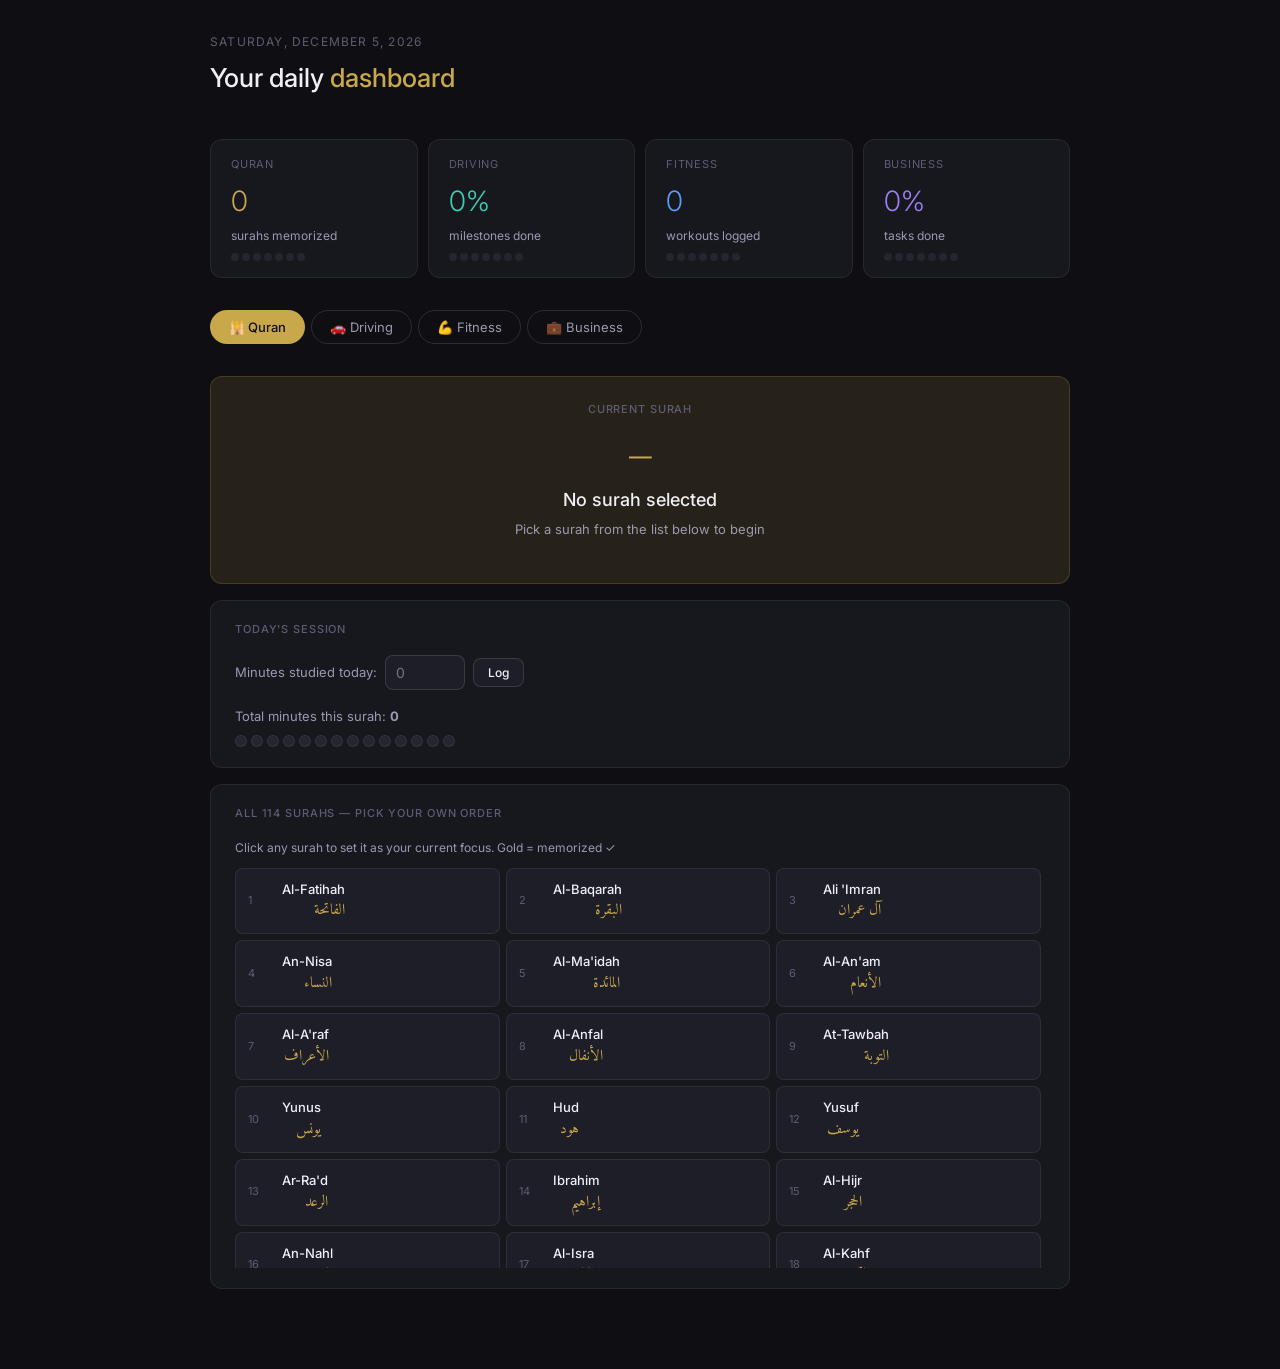
==== index.html @ 679e81e6 "Rename dashboard.html to index.html" ====
<!DOCTYPE html>
<html lang="en">
<head>
<meta charset="UTF-8">
<meta name="viewport" content="width=device-width, initial-scale=1.0">
<title>My Daily Dashboard</title>
<style>
  @import url('https://fonts.googleapis.com/css2?family=Inter:wght@300;400;500;600&family=Amiri:wght@400;700&display=swap');

  *, *::before, *::after { box-sizing: border-box; margin: 0; padding: 0; }

  :root {
    --bg: #0f0f13;
    --surface: #17171e;
    --surface2: #1e1e28;
    --surface3: #25252f;
    --border: rgba(255,255,255,0.07);
    --border2: rgba(255,255,255,0.12);
    --text: #f0eff5;
    --text2: #9b99b0;
    --text3: #5e5c72;
    --gold: #c9a84c;
    --gold-dim: rgba(201,168,76,0.12);
    --gold-glow: rgba(201,168,76,0.25);
    --teal: #3ecfb2;
    --teal-dim: rgba(62,207,178,0.1);
    --blue: #5b9cf6;
    --blue-dim: rgba(91,156,246,0.1);
    --coral: #f07060;
    --coral-dim: rgba(240,112,96,0.1);
    --green: #5bcf8a;
    --green-dim: rgba(91,207,138,0.1);
    --purple: #9b7ff4;
    --purple-dim: rgba(155,127,244,0.1);
    --radius: 12px;
    --radius-sm: 8px;
  }

  html { scroll-behavior: smooth; }

  body {
    background: var(--bg);
    color: var(--text);
    font-family: 'Inter', sans-serif;
    min-height: 100vh;
    line-height: 1.6;
  }

  /* LAYOUT */
  .shell { max-width: 900px; margin: 0 auto; padding: 2rem 1.25rem 4rem; }

  /* HEADER */
  .header { margin-bottom: 2.5rem; }
  .date-line { font-size: 12px; letter-spacing: 0.1em; color: var(--text3); text-transform: uppercase; margin-bottom: 6px; }
  .header h1 { font-size: 26px; font-weight: 500; color: var(--text); }
  .header h1 span { color: var(--gold); }

  /* TABS */
  .tabs { display: flex; gap: 6px; margin-bottom: 2rem; flex-wrap: wrap; }
  .tab-btn {
    padding: 8px 18px; border-radius: 99px;
    border: 1px solid var(--border2); background: transparent;
    color: var(--text2); font-family: 'Inter', sans-serif; font-size: 13px;
    cursor: pointer; transition: all 0.2s;
  }
  .tab-btn:hover { color: var(--text); border-color: var(--border2); background: var(--surface2); }
  .tab-btn.active { color: var(--bg); font-weight: 500; border-color: transparent; }
  .tab-btn[data-tab="quran"].active { background: var(--gold); }
  .tab-btn[data-tab="driving"].active { background: var(--teal); }
  .tab-btn[data-tab="fitness"].active { background: var(--blue); }
  .tab-btn[data-tab="business"].active { background: var(--purple); }

  /* PANELS */
  .panel { display: none; }
  .panel.active { display: block; }

  /* CARDS */
  .card {
    background: var(--surface);
    border: 1px solid var(--border);
    border-radius: var(--radius);
    padding: 1.25rem 1.5rem;
    margin-bottom: 1rem;
  }
  .card-title {
    font-size: 11px; letter-spacing: 0.08em;
    text-transform: uppercase; color: var(--text3);
    margin-bottom: 1rem; font-weight: 500;
  }

  /* PROGRESS RING */
  .ring-wrap { display: flex; align-items: center; gap: 1.5rem; margin-bottom: 1.5rem; }
  .ring-svg { flex-shrink: 0; }
  .ring-info h2 { font-size: 22px; font-weight: 500; margin-bottom: 4px; }
  .ring-info p { font-size: 14px; color: var(--text2); line-height: 1.5; }

  /* QURAN PANEL */
  .quran-current {
    background: var(--gold-dim);
    border: 1px solid rgba(201,168,76,0.2);
    border-radius: var(--radius);
    padding: 1.5rem;
    margin-bottom: 1rem;
    text-align: center;
  }
  .surah-arabic { font-family: 'Amiri', serif; font-size: 32px; color: var(--gold); direction: rtl; line-height: 1.4; margin-bottom: 6px; }
  .surah-name-en { font-size: 18px; font-weight: 500; margin-bottom: 4px; }
  .surah-meta { font-size: 13px; color: var(--text2); }
  .surah-actions { display: flex; gap: 8px; justify-content: center; margin-top: 1.25rem; flex-wrap: wrap; }

  /* BUTTONS */
  .btn {
    padding: 9px 20px; border-radius: var(--radius-sm);
    border: 1px solid var(--border2); background: var(--surface2);
    color: var(--text); font-family: 'Inter', sans-serif; font-size: 13px;
    cursor: pointer; transition: all 0.15s; font-weight: 500;
  }
  .btn:hover { background: var(--surface3); border-color: var(--border2); }
  .btn-gold { background: var(--gold); border-color: var(--gold); color: #0f0f13; }
  .btn-gold:hover { opacity: 0.88; background: var(--gold); }
  .btn-sm { padding: 6px 14px; font-size: 12px; }
  .btn-danger { border-color: var(--coral); color: var(--coral); background: var(--coral-dim); }

  /* SURAH LIST */
  .surah-grid { display: grid; grid-template-columns: repeat(auto-fill, minmax(200px, 1fr)); gap: 6px; max-height: 400px; overflow-y: auto; padding-right: 4px; }
  .surah-item {
    padding: 10px 12px; border-radius: var(--radius-sm);
    border: 1px solid var(--border); background: var(--surface2);
    cursor: pointer; transition: all 0.15s; display: flex; align-items: center; gap: 10px;
  }
  .surah-item:hover { border-color: var(--gold); background: var(--gold-dim); }
  .surah-item.memorized { border-color: rgba(201,168,76,0.3); background: var(--gold-dim); opacity: 0.6; }
  .surah-item.active-surah { border-color: var(--gold); background: var(--gold-dim); }
  .surah-num { font-size: 11px; color: var(--text3); min-width: 24px; }
  .surah-text .en { font-size: 13px; font-weight: 500; color: var(--text); }
  .surah-text .ar { font-family: 'Amiri', serif; font-size: 15px; color: var(--gold); direction: rtl; }
  .surah-check { margin-left: auto; color: var(--gold); font-size: 16px; }
  .surah-item.memorized .surah-text .en { text-decoration: line-through; color: var(--text3); }

  /* SESSION LOG */
  .session-log { display: flex; gap: 8px; align-items: center; margin-bottom: 1rem; flex-wrap: wrap; }
  .session-log input[type=number] {
    width: 80px; padding: 8px 10px; border-radius: var(--radius-sm);
    border: 1px solid var(--border2); background: var(--surface2);
    color: var(--text); font-family: 'Inter', sans-serif; font-size: 14px;
  }
  .session-log label { font-size: 13px; color: var(--text2); }

  /* STREAKS */
  .streak-dots { display: flex; gap: 4px; flex-wrap: wrap; margin-top: 8px; }
  .dot { width: 12px; height: 12px; border-radius: 50%; background: var(--surface3); border: 1px solid var(--border); }
  .dot.done-q { background: var(--gold); border-color: var(--gold); }
  .dot.done-d { background: var(--teal); border-color: var(--teal); }
  .dot.done-f { background: var(--blue); border-color: var(--blue); }
  .dot.done-b { background: var(--purple); border-color: var(--purple); }

  /* DRIVING MILESTONES */
  .milestone-list { display: flex; flex-direction: column; gap: 8px; }
  .milestone {
    display: flex; align-items: flex-start; gap: 12px;
    padding: 12px 14px; border-radius: var(--radius-sm);
    border: 1px solid var(--border); background: var(--surface2);
    cursor: pointer; transition: all 0.15s;
  }
  .milestone.done-m { opacity: 0.55; }
  .milestone.done-m .m-title { text-decoration: line-through; color: var(--text3); }
  .m-check {
    width: 20px; height: 20px; border-radius: 50%;
    border: 1.5px solid var(--border2); flex-shrink: 0;
    display: flex; align-items: center; justify-content: center;
    transition: all 0.15s; margin-top: 1px;
  }
  .milestone.done-m .m-check { background: var(--teal); border-color: var(--teal); }
  .milestone.done-m .m-check::after { content: '✓'; font-size: 11px; color: #0f0f13; font-weight: 700; }
  .m-body .m-title { font-size: 14px; font-weight: 500; margin-bottom: 2px; }
  .m-body .m-note { font-size: 12px; color: var(--text2); line-height: 1.4; }
  .m-badge {
    margin-left: auto; font-size: 11px; padding: 3px 10px;
    border-radius: 99px; flex-shrink: 0; font-weight: 500;
    align-self: flex-start;
  }
  .badge-now { background: rgba(240,112,96,0.15); color: var(--coral); border: 1px solid rgba(240,112,96,0.25); }
  .badge-sep { background: rgba(62,207,178,0.12); color: var(--teal); border: 1px solid rgba(62,207,178,0.2); }
  .badge-later { background: var(--surface3); color: var(--text2); border: 1px solid var(--border); }

  /* FITNESS */
  .workout-check-grid { display: grid; grid-template-columns: 1fr 1fr; gap: 10px; margin-bottom: 1rem; }
  .workout-check-btn {
    padding: 18px; border-radius: var(--radius);
    border: 1px solid var(--border); background: var(--surface2);
    color: var(--text); font-family: 'Inter', sans-serif;
    cursor: pointer; transition: all 0.2s; text-align: center;
  }
  .workout-check-btn:hover { border-color: var(--blue); }
  .workout-check-btn.checked { border-color: var(--blue); background: var(--blue-dim); }
  .workout-check-btn .wc-icon { font-size: 24px; margin-bottom: 6px; }
  .workout-check-btn .wc-label { font-size: 13px; color: var(--text2); }
  .workout-check-btn.checked .wc-label { color: var(--blue); }

  .rep-tracker { display: grid; grid-template-columns: 1fr 1fr; gap: 10px; margin-bottom: 1rem; }
  .rep-card {
    padding: 16px; border-radius: var(--radius);
    border: 1px solid var(--border); background: var(--surface2);
  }
  .rep-card .rc-label { font-size: 12px; color: var(--text3); margin-bottom: 8px; text-transform: uppercase; letter-spacing: 0.06em; }
  .rep-card .rc-num { font-size: 36px; font-weight: 300; color: var(--text); margin-bottom: 8px; }
  .rep-card .rc-best { font-size: 12px; color: var(--text3); }
  .rep-controls { display: flex; gap: 6px; }
  .rep-btn {
    flex: 1; padding: 7px; border-radius: var(--radius-sm);
    border: 1px solid var(--border2); background: var(--surface3);
    color: var(--text); font-family: 'Inter', sans-serif; font-size: 16px;
    cursor: pointer; transition: all 0.15s;
  }
  .rep-btn:hover { background: var(--surface2); border-color: var(--blue); color: var(--blue); }

  /* BUSINESS */
  .week-tasks { display: flex; flex-direction: column; gap: 6px; }
  .week-task {
    display: flex; align-items: flex-start; gap: 10px;
    padding: 11px 13px; border-radius: var(--radius-sm);
    border: 1px solid var(--border); background: var(--surface2);
    cursor: pointer; transition: all 0.15s;
  }
  .week-task:hover { border-color: var(--purple); }
  .week-task.task-done { opacity: 0.5; }
  .week-task.task-done .wt-text { text-decoration: line-through; }
  .wt-box {
    width: 18px; height: 18px; border-radius: 4px;
    border: 1.5px solid var(--border2); flex-shrink: 0; margin-top: 1px;
    display: flex; align-items: center; justify-content: center; transition: all 0.15s;
  }
  .week-task.task-done .wt-box { background: var(--purple); border-color: var(--purple); }
  .week-task.task-done .wt-box::after { content: '✓'; font-size: 10px; color: #fff; font-weight: 700; }
  .wt-body .wt-text { font-size: 14px; color: var(--text); }
  .wt-body .wt-sub { font-size: 12px; color: var(--text2); margin-top: 2px; }

  /* ADD TASK */
  .add-task-row { display: flex; gap: 8px; margin-top: 10px; }
  .add-task-row input[type=text] {
    flex: 1; padding: 9px 12px; border-radius: var(--radius-sm);
    border: 1px solid var(--border2); background: var(--surface2);
    color: var(--text); font-family: 'Inter', sans-serif; font-size: 14px;
  }
  .add-task-row input::placeholder { color: var(--text3); }

  /* PROGRESS BAR */
  .prog-bar-wrap { margin-bottom: 1.25rem; }
  .prog-meta { display: flex; justify-content: space-between; font-size: 12px; color: var(--text3); margin-bottom: 6px; }
  .prog-bar { height: 4px; background: var(--surface3); border-radius: 99px; overflow: hidden; }
  .prog-fill { height: 100%; border-radius: 99px; transition: width 0.4s ease; }

  /* OVERVIEW GRID */
  .overview-grid { display: grid; grid-template-columns: repeat(auto-fit, minmax(180px, 1fr)); gap: 10px; margin-bottom: 2rem; }
  .ov-card {
    padding: 1rem 1.25rem; border-radius: var(--radius);
    border: 1px solid var(--border); background: var(--surface);
    cursor: pointer; transition: all 0.2s;
  }
  .ov-card:hover { transform: translateY(-2px); border-color: var(--border2); }
  .ov-label { font-size: 11px; color: var(--text3); text-transform: uppercase; letter-spacing: 0.07em; margin-bottom: 6px; }
  .ov-stat { font-size: 28px; font-weight: 300; margin-bottom: 2px; }
  .ov-sub { font-size: 12px; color: var(--text2); }
  .ov-streak { display: flex; gap: 3px; margin-top: 8px; }
  .ov-dot { width: 8px; height: 8px; border-radius: 50%; background: var(--surface3); }

  /* SCROLLBAR */
  ::-webkit-scrollbar { width: 4px; }
  ::-webkit-scrollbar-track { background: transparent; }
  ::-webkit-scrollbar-thumb { background: var(--surface3); border-radius: 99px; }

  /* MODAL */
  .modal-overlay {
    display: none; position: fixed; inset: 0;
    background: rgba(0,0,0,0.7); z-index: 100;
    align-items: center; justify-content: center;
  }
  .modal-overlay.open { display: flex; }
  .modal {
    background: var(--surface); border: 1px solid var(--border2);
    border-radius: var(--radius); padding: 1.5rem; max-width: 480px; width: 90%;
  }
  .modal h3 { font-size: 17px; font-weight: 500; margin-bottom: 8px; }
  .modal p { font-size: 14px; color: var(--text2); margin-bottom: 1.25rem; line-height: 1.6; }
  .modal-actions { display: flex; gap: 8px; justify-content: flex-end; }

  /* RESPONSIVE */
  @media (max-width: 520px) {
    .workout-check-grid, .rep-tracker { grid-template-columns: 1fr; }
    .ring-wrap { flex-direction: column; text-align: center; }
    .surah-grid { grid-template-columns: 1fr; }
  }
</style>
</head>
<body>

<div class="shell">
  <!-- HEADER -->
  <div class="header">
    <div class="date-line" id="dateLine"></div>
    <h1>Your daily <span>dashboard</span></h1>
  </div>

  <!-- OVERVIEW CARDS -->
  <div class="overview-grid">
    <div class="ov-card" onclick="switchTab('quran')">
      <div class="ov-label">Quran</div>
      <div class="ov-stat" id="ov-quran" style="color:var(--gold)">0</div>
      <div class="ov-sub">surahs memorized</div>
      <div class="ov-streak" id="ov-quran-streak"></div>
    </div>
    <div class="ov-card" onclick="switchTab('driving')">
      <div class="ov-label">Driving</div>
      <div class="ov-stat" id="ov-driving" style="color:var(--teal)">0%</div>
      <div class="ov-sub">milestones done</div>
      <div class="ov-streak" id="ov-driving-streak"></div>
    </div>
    <div class="ov-card" onclick="switchTab('fitness')">
      <div class="ov-label">Fitness</div>
      <div class="ov-stat" id="ov-fitness" style="color:var(--blue)">0</div>
      <div class="ov-sub">workouts logged</div>
      <div class="ov-streak" id="ov-fitness-streak"></div>
    </div>
    <div class="ov-card" onclick="switchTab('business')">
      <div class="ov-label">Business</div>
      <div class="ov-stat" id="ov-business" style="color:var(--purple)">0%</div>
      <div class="ov-sub">tasks done</div>
      <div class="ov-streak" id="ov-business-streak"></div>
    </div>
  </div>

  <!-- TABS -->
  <div class="tabs">
    <button class="tab-btn active" data-tab="quran" onclick="switchTab('quran')">🕌 Quran</button>
    <button class="tab-btn" data-tab="driving" onclick="switchTab('driving')">🚗 Driving</button>
    <button class="tab-btn" data-tab="fitness" onclick="switchTab('fitness')">💪 Fitness</button>
    <button class="tab-btn" data-tab="business" onclick="switchTab('business')">💼 Business</button>
  </div>

  <!-- ========== QURAN PANEL ========== -->
  <div class="panel active" id="panel-quran">

    <div class="quran-current card" id="quran-current-card">
      <div class="card-title">Current surah</div>
      <div class="surah-arabic" id="q-arabic">—</div>
      <div class="surah-name-en" id="q-name-en">No surah selected</div>
      <div class="surah-meta" id="q-meta">Pick a surah from the list below to begin</div>
      <div class="surah-actions" id="q-actions"></div>
    </div>

    <div class="card">
      <div class="card-title">Today's session</div>
      <div class="session-log">
        <label>Minutes studied today:</label>
        <input type="number" id="q-minutes" min="0" max="240" placeholder="0">
        <button class="btn btn-sm" onclick="logQuranSession()">Log</button>
      </div>
      <div style="font-size:13px;color:var(--text2)">Total minutes this surah: <strong id="q-total-mins">0</strong></div>
      <div class="streak-dots" id="q-streak-dots"></div>
    </div>

    <div class="card">
      <div class="card-title">All 114 surahs — pick your own order</div>
      <div style="font-size:12px;color:var(--text2);margin-bottom:10px;">Click any surah to set it as your current focus. Gold = memorized ✓</div>
      <div class="surah-grid" id="surah-grid"></div>
    </div>
  </div>

  <!-- ========== DRIVING PANEL ========== -->
  <div class="panel" id="panel-driving">

    <div class="card">
      <div class="card-title">Target date</div>
      <div style="display:flex;align-items:center;gap:12px;flex-wrap:wrap;">
        <div style="font-size:14px;color:var(--text2)">Aiming to have license by:</div>
        <input type="date" id="driving-target-date" style="padding:8px 12px;border-radius:8px;border:1px solid var(--border2);background:var(--surface2);color:var(--text);font-family:'Inter',sans-serif;font-size:14px;">
        <div id="driving-days-left" style="font-size:14px;color:var(--teal);font-weight:500;"></div>
      </div>
    </div>

    <div class="card">
      <div style="display:flex;justify-content:space-between;align-items:center;margin-bottom:1rem;">
        <div class="card-title" style="margin-bottom:0">Milestones (Uzbekistan)</div>
        <div style="font-size:13px;color:var(--text2)" id="driving-pct-label">0 / 10 done</div>
      </div>
      <div class="prog-bar-wrap">
        <div class="prog-bar"><div class="prog-fill" id="driving-prog-fill" style="width:0%;background:var(--teal)"></div></div>
      </div>
      <div class="milestone-list" id="milestone-list"></div>
    </div>

    <div class="card">
      <div class="card-title">Daily study log</div>
      <div class="session-log">
        <label>Theory practice today (min):</label>
        <input type="number" id="d-minutes" min="0" max="120" placeholder="0">
        <button class="btn btn-sm" onclick="logDrivingSession()">Log</button>
      </div>
      <div style="font-size:13px;color:var(--text2)">Total theory study: <strong id="d-total-mins">0</strong> min</div>
      <div class="streak-dots" id="d-streak-dots"></div>
    </div>
  </div>

  <!-- ========== FITNESS PANEL ========== -->
  <div class="panel" id="panel-fitness">

    <div class="card">
      <div class="card-title">Today's workout</div>
      <div class="workout-check-grid">
        <button class="workout-check-btn" id="workout-btn-pushup" onclick="toggleWorkout('pushup')">
          <div class="wc-icon">🔥</div>
          <div style="font-size:15px;font-weight:500;margin-bottom:4px;">Push-ups</div>
          <div class="wc-label" id="wc-pushup-label">Not done today</div>
        </button>
        <button class="workout-check-btn" id="workout-btn-pullup" onclick="toggleWorkout('pullup')">
          <div class="wc-icon">⬆️</div>
          <div style="font-size:15px;font-weight:500;margin-bottom:4px;">Pull-ups</div>
          <div class="wc-label" id="wc-pullup-label">Not done today</div>
        </button>
      </div>
    </div>

    <div class="card">
      <div class="card-title">Rep tracker — log your set</div>
      <div class="rep-tracker">
        <div class="rep-card">
          <div class="rc-label">Push-ups (reps)</div>
          <div class="rc-num" id="pushup-reps">0</div>
          <div class="rc-best" id="pushup-best">Best: 0</div>
          <div class="rep-controls">
            <button class="rep-btn" onclick="changeReps('pushup',-1)">−</button>
            <button class="rep-btn" onclick="changeReps('pushup',1)">+</button>
            <button class="rep-btn" onclick="logReps('pushup')" style="font-size:12px;flex:2">Log set</button>
          </div>
        </div>
        <div class="rep-card">
          <div class="rc-label">Pull-ups (reps)</div>
          <div class="rc-num" id="pullup-reps">0</div>
          <div class="rc-best" id="pullup-best">Best: 0</div>
          <div class="rep-controls">
            <button class="rep-btn" onclick="changeReps('pullup',-1)">−</button>
            <button class="rep-btn" onclick="changeReps('pullup',1)">+</button>
            <button class="rep-btn" onclick="logReps('pullup')" style="font-size:12px;flex:2">Log set</button>
          </div>
        </div>
      </div>
    </div>

    <div class="card">
      <div class="card-title">Progress over time</div>
      <div id="fitness-history" style="font-size:13px;color:var(--text2);min-height:60px;"></div>
      <div class="streak-dots" id="f-streak-dots"></div>
    </div>
  </div>

  <!-- ========== BUSINESS PANEL ========== -->
  <div class="panel" id="panel-business">

    <div class="card">
      <div style="display:flex;justify-content:space-between;align-items:center;margin-bottom:1rem;flex-wrap:wrap;gap:8px;">
        <div class="card-title" style="margin-bottom:0">This week's tasks</div>
        <div style="font-size:13px;color:var(--text2)" id="biz-pct-label">0 / 0 done</div>
      </div>
      <div class="prog-bar-wrap">
        <div class="prog-bar"><div class="prog-fill" id="biz-prog-fill" style="width:0%;background:var(--purple)"></div></div>
      </div>
      <div class="week-tasks" id="week-tasks-list"></div>
      <div class="add-task-row">
        <input type="text" id="new-task-input" placeholder="Add a task for this week…" onkeydown="if(event.key==='Enter')addBizTask()">
        <button class="btn btn-sm" onclick="addBizTask()">Add</button>
      </div>
    </div>

    <div class="card">
      <div class="card-title">Milestone tracker</div>
      <div style="display:flex;flex-direction:column;gap:8px;">
        <div class="milestone" id="biz-m1" onclick="toggleBizMilestone('biz-m1')">
          <div class="m-check"></div>
          <div class="m-body"><div class="m-title">List skills & interests</div><div class="m-note">Write 10 things you're good at or know well</div></div>
        </div>
        <div class="milestone" id="biz-m2" onclick="toggleBizMilestone('biz-m2')">
          <div class="m-check"></div>
          <div class="m-body"><div class="m-title">Find a business idea</div><div class="m-note">Browse Fiverr, Gumroad, or Etsy in your areas of interest</div></div>
        </div>
        <div class="milestone" id="biz-m3" onclick="toggleBizMilestone('biz-m3')">
          <div class="m-check"></div>
          <div class="m-body"><div class="m-title">Validate the idea</div><div class="m-note">Talk to 3 real people who might pay for it</div></div>
        </div>
        <div class="milestone" id="biz-m4" onclick="toggleBizMilestone('biz-m4')">
          <div class="m-check"></div>
          <div class="m-body"><div class="m-title">Define your offer</div><div class="m-note">What you sell, who buys it, what you charge</div></div>
        </div>
        <div class="milestone" id="biz-m5" onclick="toggleBizMilestone('biz-m5')">
          <div class="m-check"></div>
          <div class="m-body"><div class="m-title">First sale or client</div><div class="m-note">Land the very first transaction — proof it works</div></div>
        </div>
        <div class="milestone" id="biz-m6" onclick="toggleBizMilestone('biz-m6')">
          <div class="m-check"></div>
          <div class="m-body"><div class="m-title">Reach $500/month</div><div class="m-note">Half way to your $1k goal</div></div>
        </div>
        <div class="milestone" id="biz-m7" onclick="toggleBizMilestone('biz-m7')">
          <div class="m-check"></div>
          <div class="m-body"><div class="m-title">Reach $1,000/month 🎯</div><div class="m-note">The big goal — consistent monthly revenue</div></div>
        </div>
      </div>
    </div>

    <div class="card">
      <div class="card-title">Daily check-in streak</div>
      <div class="streak-dots" id="b-streak-dots"></div>
    </div>
  </div>
</div>

<!-- MODAL -->
<div class="modal-overlay" id="modal-overlay">
  <div class="modal">
    <h3 id="modal-title">Mark as memorized?</h3>
    <p id="modal-body"></p>
    <div class="modal-actions">
      <button class="btn" onclick="closeModal()">Cancel</button>
      <button class="btn btn-gold" id="modal-confirm">Yes, mark done</button>
    </div>
  </div>
</div>

<script>
// ============ DATA ============
const SURAHS = [
  {n:1,ar:"الفاتحة",en:"Al-Fatihah",v:7,m:"Meccan"},
  {n:2,ar:"البقرة",en:"Al-Baqarah",v:286,m:"Medinan"},
  {n:3,ar:"آل عمران",en:"Ali 'Imran",v:200,m:"Medinan"},
  {n:4,ar:"النساء",en:"An-Nisa",v:176,m:"Medinan"},
  {n:5,ar:"المائدة",en:"Al-Ma'idah",v:120,m:"Medinan"},
  {n:6,ar:"الأنعام",en:"Al-An'am",v:165,m:"Meccan"},
  {n:7,ar:"الأعراف",en:"Al-A'raf",v:206,m:"Meccan"},
  {n:8,ar:"الأنفال",en:"Al-Anfal",v:75,m:"Medinan"},
  {n:9,ar:"التوبة",en:"At-Tawbah",v:129,m:"Medinan"},
  {n:10,ar:"يونس",en:"Yunus",v:109,m:"Meccan"},
  {n:11,ar:"هود",en:"Hud",v:123,m:"Meccan"},
  {n:12,ar:"يوسف",en:"Yusuf",v:111,m:"Meccan"},
  {n:13,ar:"الرعد",en:"Ar-Ra'd",v:43,m:"Medinan"},
  {n:14,ar:"إبراهيم",en:"Ibrahim",v:52,m:"Meccan"},
  {n:15,ar:"الحجر",en:"Al-Hijr",v:99,m:"Meccan"},
  {n:16,ar:"النحل",en:"An-Nahl",v:128,m:"Meccan"},
  {n:17,ar:"الإسراء",en:"Al-Isra",v:111,m:"Meccan"},
  {n:18,ar:"الكهف",en:"Al-Kahf",v:110,m:"Meccan"},
  {n:19,ar:"مريم",en:"Maryam",v:98,m:"Meccan"},
  {n:20,ar:"طه",en:"Ta-Ha",v:135,m:"Meccan"},
  {n:21,ar:"الأنبياء",en:"Al-Anbiya",v:112,m:"Meccan"},
  {n:22,ar:"الحج",en:"Al-Hajj",v:78,m:"Medinan"},
  {n:23,ar:"المؤمنون",en:"Al-Mu'minun",v:118,m:"Meccan"},
  {n:24,ar:"النور",en:"An-Nur",v:64,m:"Medinan"},
  {n:25,ar:"الفرقان",en:"Al-Furqan",v:77,m:"Meccan"},
  {n:26,ar:"الشعراء",en:"Ash-Shu'ara",v:227,m:"Meccan"},
  {n:27,ar:"النمل",en:"An-Naml",v:93,m:"Meccan"},
  {n:28,ar:"القصص",en:"Al-Qasas",v:88,m:"Meccan"},
  {n:29,ar:"العنكبوت",en:"Al-'Ankabut",v:69,m:"Meccan"},
  {n:30,ar:"الروم",en:"Ar-Rum",v:60,m:"Meccan"},
  {n:31,ar:"لقمان",en:"Luqman",v:34,m:"Meccan"},
  {n:32,ar:"السجدة",en:"As-Sajdah",v:30,m:"Meccan"},
  {n:33,ar:"الأحزاب",en:"Al-Ahzab",v:73,m:"Medinan"},
  {n:34,ar:"سبأ",en:"Saba",v:54,m:"Meccan"},
  {n:35,ar:"فاطر",en:"Fatir",v:45,m:"Meccan"},
  {n:36,ar:"يس",en:"Ya-Sin",v:83,m:"Meccan"},
  {n:37,ar:"الصافات",en:"As-Saffat",v:182,m:"Meccan"},
  {n:38,ar:"ص",en:"Sad",v:88,m:"Meccan"},
  {n:39,ar:"الزمر",en:"Az-Zumar",v:75,m:"Meccan"},
  {n:40,ar:"غافر",en:"Ghafir",v:85,m:"Meccan"},
  {n:41,ar:"فصلت",en:"Fussilat",v:54,m:"Meccan"},
  {n:42,ar:"الشورى",en:"Ash-Shura",v:53,m:"Meccan"},
  {n:43,ar:"الزخرف",en:"Az-Zukhruf",v:89,m:"Meccan"},
  {n:44,ar:"الدخان",en:"Ad-Dukhan",v:59,m:"Meccan"},
  {n:45,ar:"الجاثية",en:"Al-Jathiyah",v:37,m:"Meccan"},
  {n:46,ar:"الأحقاف",en:"Al-Ahqaf",v:35,m:"Meccan"},
  {n:47,ar:"محمد",en:"Muhammad",v:38,m:"Medinan"},
  {n:48,ar:"الفتح",en:"Al-Fath",v:29,m:"Medinan"},
  {n:49,ar:"الحجرات",en:"Al-Hujurat",v:18,m:"Medinan"},
  {n:50,ar:"ق",en:"Qaf",v:45,m:"Meccan"},
  {n:51,ar:"الذاريات",en:"Adh-Dhariyat",v:60,m:"Meccan"},
  {n:52,ar:"الطور",en:"At-Tur",v:49,m:"Meccan"},
  {n:53,ar:"النجم",en:"An-Najm",v:62,m:"Meccan"},
  {n:54,ar:"القمر",en:"Al-Qamar",v:55,m:"Meccan"},
  {n:55,ar:"الرحمن",en:"Ar-Rahman",v:78,m:"Medinan"},
  {n:56,ar:"الواقعة",en:"Al-Waqi'ah",v:96,m:"Meccan"},
  {n:57,ar:"الحديد",en:"Al-Hadid",v:29,m:"Medinan"},
  {n:58,ar:"المجادلة",en:"Al-Mujadila",v:22,m:"Medinan"},
  {n:59,ar:"الحشر",en:"Al-Hashr",v:24,m:"Medinan"},
  {n:60,ar:"الممتحنة",en:"Al-Mumtahanah",v:13,m:"Medinan"},
  {n:61,ar:"الصف",en:"As-Saf",v:14,m:"Medinan"},
  {n:62,ar:"الجمعة",en:"Al-Jumu'ah",v:11,m:"Medinan"},
  {n:63,ar:"المنافقون",en:"Al-Munafiqun",v:11,m:"Medinan"},
  {n:64,ar:"التغابن",en:"At-Taghabun",v:18,m:"Medinan"},
  {n:65,ar:"الطلاق",en:"At-Talaq",v:12,m:"Medinan"},
  {n:66,ar:"التحريم",en:"At-Tahrim",v:12,m:"Medinan"},
  {n:67,ar:"الملك",en:"Al-Mulk",v:30,m:"Meccan"},
  {n:68,ar:"القلم",en:"Al-Qalam",v:52,m:"Meccan"},
  {n:69,ar:"الحاقة",en:"Al-Haqqah",v:52,m:"Meccan"},
  {n:70,ar:"المعارج",en:"Al-Ma'arij",v:44,m:"Meccan"},
  {n:71,ar:"نوح",en:"Nuh",v:28,m:"Meccan"},
  {n:72,ar:"الجن",en:"Al-Jinn",v:28,m:"Meccan"},
  {n:73,ar:"المزمل",en:"Al-Muzzammil",v:20,m:"Meccan"},
  {n:74,ar:"المدثر",en:"Al-Muddaththir",v:56,m:"Meccan"},
  {n:75,ar:"القيامة",en:"Al-Qiyamah",v:40,m:"Meccan"},
  {n:76,ar:"الإنسان",en:"Al-Insan",v:31,m:"Medinan"},
  {n:77,ar:"المرسلات",en:"Al-Mursalat",v:50,m:"Meccan"},
  {n:78,ar:"النبأ",en:"An-Naba",v:40,m:"Meccan"},
  {n:79,ar:"النازعات",en:"An-Nazi'at",v:46,m:"Meccan"},
  {n:80,ar:"عبس",en:"'Abasa",v:42,m:"Meccan"},
  {n:81,ar:"التكوير",en:"At-Takwir",v:29,m:"Meccan"},
  {n:82,ar:"الانفطار",en:"Al-Infitar",v:19,m:"Meccan"},
  {n:83,ar:"المطففين",en:"Al-Mutaffifin",v:36,m:"Meccan"},
  {n:84,ar:"الانشقاق",en:"Al-Inshiqaq",v:25,m:"Meccan"},
  {n:85,ar:"البروج",en:"Al-Buruj",v:22,m:"Meccan"},
  {n:86,ar:"الطارق",en:"At-Tariq",v:17,m:"Meccan"},
  {n:87,ar:"الأعلى",en:"Al-A'la",v:19,m:"Meccan"},
  {n:88,ar:"الغاشية",en:"Al-Ghashiyah",v:26,m:"Meccan"},
  {n:89,ar:"الفجر",en:"Al-Fajr",v:30,m:"Meccan"},
  {n:90,ar:"البلد",en:"Al-Balad",v:20,m:"Meccan"},
  {n:91,ar:"الشمس",en:"Ash-Shams",v:15,m:"Meccan"},
  {n:92,ar:"الليل",en:"Al-Layl",v:21,m:"Meccan"},
  {n:93,ar:"الضحى",en:"Ad-Duhaa",v:11,m:"Meccan"},
  {n:94,ar:"الشرح",en:"Ash-Sharh",v:8,m:"Meccan"},
  {n:95,ar:"التين",en:"At-Tin",v:8,m:"Meccan"},
  {n:96,ar:"العلق",en:"Al-'Alaq",v:19,m:"Meccan"},
  {n:97,ar:"القدر",en:"Al-Qadr",v:5,m:"Meccan"},
  {n:98,ar:"البينة",en:"Al-Bayyinah",v:8,m:"Medinan"},
  {n:99,ar:"الزلزلة",en:"Az-Zalzalah",v:8,m:"Medinan"},
  {n:100,ar:"العاديات",en:"Al-'Adiyat",v:11,m:"Meccan"},
  {n:101,ar:"القارعة",en:"Al-Qari'ah",v:11,m:"Meccan"},
  {n:102,ar:"التكاثر",en:"At-Takathur",v:8,m:"Meccan"},
  {n:103,ar:"العصر",en:"Al-'Asr",v:3,m:"Meccan"},
  {n:104,ar:"الهمزة",en:"Al-Humazah",v:9,m:"Meccan"},
  {n:105,ar:"الفيل",en:"Al-Fil",v:5,m:"Meccan"},
  {n:106,ar:"قريش",en:"Quraysh",v:4,m:"Meccan"},
  {n:107,ar:"الماعون",en:"Al-Ma'un",v:7,m:"Meccan"},
  {n:108,ar:"الكوثر",en:"Al-Kawthar",v:3,m:"Meccan"},
  {n:109,ar:"الكافرون",en:"Al-Kafirun",v:6,m:"Meccan"},
  {n:110,ar:"النصر",en:"An-Nasr",v:3,m:"Medinan"},
  {n:111,ar:"المسد",en:"Al-Masad",v:5,m:"Meccan"},
  {n:112,ar:"الإخلاص",en:"Al-Ikhlas",v:4,m:"Meccan"},
  {n:113,ar:"الفلق",en:"Al-Falaq",v:5,m:"Meccan"},
  {n:114,ar:"الناس",en:"An-Nas",v:6,m:"Meccan"}
];

const DRIVING_MILESTONES = [
  {id:'d1',title:'Get medical certificate (Form 083-U)',note:'Visit a certified clinic for the fitness-to-drive exam',badge:'now'},
  {id:'d2',title:'Research & choose a driving school in Tashkent',note:'Compare prices — full license costs ~8–10M UZS total',badge:'now'},
  {id:'d3',title:'Enroll in driving school',note:'Practical lessons are still mandatory even with new 2026 rules',badge:'now'},
  {id:'d4',title:'Study theory independently',note:'Since Feb 2026, classroom theory is optional — you can self-study',badge:'now'},
  {id:'d5',title:'Complete all practical training sessions',note:'All practical lessons in the curriculum must be completed & logged electronically',badge:'sep'},
  {id:'d6',title:'Register for the exam at the Unified Examination Center',note:'Register online, pick your date, bring your passport',badge:'sep'},
  {id:'d7',title:'Pass the theory exam',note:'20 questions, 25 minutes, must score 18/20 to pass',badge:'sep'},
  {id:'d8',title:'Pass the practical driving test',note:'Taken same day or later (1M UZS if same day)',badge:'sep'},
  {id:'d9',title:'Pay all fees',note:'Budget 8–10 million UZS total including school + exam fees',badge:'later'},
  {id:'d10',title:'Receive your Category B license 🎉',note:'Valid for 10 years in Uzbekistan',badge:'later'},
];

// ============ STATE ============
function loadState() {
  try { return JSON.parse(localStorage.getItem('dashboard_v2') || '{}'); } catch(e) { return {}; }
}
function saveState(s) {
  localStorage.setItem('dashboard_v2', JSON.stringify(s));
}

let S = loadState();
if (!S.memorized) S.memorized = [];
if (!S.currentSurah) S.currentSurah = null;
if (!S.quranMins) S.quranMins = 0;
if (!S.quranStreak) S.quranStreak = [];
if (!S.drivingDone) S.drivingDone = [];
if (!S.drivingTarget) S.drivingTarget = '';
if (!S.drivingMins) S.drivingMins = 0;
if (!S.drivingStreak) S.drivingStreak = [];
if (!S.workoutToday) S.workoutToday = {pushup:false, pullup:false, date:''};
if (!S.pushupBest) S.pushupBest = 0;
if (!S.pullupBest) S.pullupBest = 0;
if (!S.fitnessHistory) S.fitnessHistory = [];
if (!S.fitnessStreak) S.fitnessStreak = [];
if (!S.bizTasks) S.bizTasks = [
  {id:'bt1',text:'List 10 skills & things you know well',done:false},
  {id:'bt2',text:'List 5 problems you personally face or see around you',done:false},
  {id:'bt3',text:'Browse Fiverr/Gumroad for 1 hour in your interest areas',done:false},
  {id:'bt4',text:'Research your top 2 ideas with a 30-min search each',done:false},
  {id:'bt5',text:'Ask 3 people if they\'d pay for your top idea',done:false},
];
if (!S.bizMilestones) S.bizMilestones = [];
if (!S.bizStreak) S.bizStreak = [];

// Reset workout if new day
const today = new Date().toDateString();
if (S.workoutToday.date !== today) {
  S.workoutToday = {pushup:false, pullup:false, date:today};
  saveState(S);
}

let tempPushup = 0;
let tempPullup = 0;

// ============ INIT ============
function init() {
  setDateLine();
  buildSurahGrid();
  renderQuranCurrent();
  buildMilestones();
  renderFitness();
  renderBiz();
  updateOverview();
  renderStreaks();
  if (S.drivingTarget) {
    document.getElementById('driving-target-date').value = S.drivingTarget;
    updateDaysLeft();
  }
}

function setDateLine() {
  const d = new Date();
  const opts = {weekday:'long', year:'numeric', month:'long', day:'numeric'};
  document.getElementById('dateLine').textContent = d.toLocaleDateString('en-US', opts);
}

// ============ TABS ============
function switchTab(tab) {
  document.querySelectorAll('.panel').forEach(p => p.classList.remove('active'));
  document.querySelectorAll('.tab-btn').forEach(b => b.classList.remove('active'));
  document.getElementById('panel-'+tab).classList.add('active');
  document.querySelector('[data-tab="'+tab+'"]').classList.add('active');
}

// ============ QURAN ============
function buildSurahGrid() {
  const grid = document.getElementById('surah-grid');
  grid.innerHTML = '';
  SURAHS.forEach(s => {
    const isMemorized = S.memorized.includes(s.n);
    const isCurrent = S.currentSurah === s.n;
    const div = document.createElement('div');
    div.className = 'surah-item' + (isMemorized?' memorized':'') + (isCurrent?' active-surah':'');
    div.onclick = () => selectSurah(s.n);
    div.innerHTML = `<span class="surah-num">${s.n}</span><div class="surah-text"><div class="en">${s.en}</div><div class="ar">${s.ar}</div></div>${isMemorized?'<span class="surah-check">✓</span>':''}`;
    grid.appendChild(div);
  });
}

function selectSurah(n) {
  if (S.memorized.includes(n)) return;
  S.currentSurah = n;
  S.quranMins = S.quranMins || 0;
  saveState(S);
  buildSurahGrid();
  renderQuranCurrent();
  updateOverview();
}

function renderQuranCurrent() {
  const arabic = document.getElementById('q-arabic');
  const nameEn = document.getElementById('q-name-en');
  const meta = document.getElementById('q-meta');
  const actions = document.getElementById('q-actions');

  if (!S.currentSurah) {
    arabic.textContent = '—';
    nameEn.textContent = 'No surah selected';
    meta.textContent = 'Pick a surah from the list below to begin';
    actions.innerHTML = '';
    return;
  }

  const s = SURAHS.find(x => x.n === S.currentSurah);
  arabic.textContent = s.ar;
  nameEn.textContent = `${s.n}. ${s.en}`;
  meta.textContent = `${s.v} verses · ${s.m}`;

  actions.innerHTML = `
    <button class="btn btn-gold" onclick="openMarkMemorized()">✓ Mark as memorized</button>
    <button class="btn btn-sm" onclick="selectSurah(null)">Change surah</button>
  `;

  document.getElementById('q-total-mins').textContent = S.quranMins || 0;
}

function logQuranSession() {
  const mins = parseInt(document.getElementById('q-minutes').value) || 0;
  if (mins <= 0) return;
  S.quranMins = (S.quranMins || 0) + mins;
  const t = new Date().toDateString();
  if (!S.quranStreak.includes(t)) S.quranStreak.push(t);
  document.getElementById('q-minutes').value = '';
  saveState(S);
  renderQuranCurrent();
  renderStreaks();
  updateOverview();
  markDailyBiz();
}

function openMarkMemorized() {
  if (!S.currentSurah) return;
  const s = SURAHS.find(x => x.n === S.currentSurah);
  document.getElementById('modal-title').textContent = `Mark "${s.en}" as memorized?`;
  document.getElementById('modal-body').textContent = `You've confirmed you can recite Surah ${s.en} (${s.ar}) from memory without looking. This will be recorded and you can move to your next surah.`;
  document.getElementById('modal-confirm').onclick = confirmMemorized;
  document.getElementById('modal-overlay').classList.add('open');
}

function confirmMemorized() {
  if (!S.memorized.includes(S.currentSurah)) S.memorized.push(S.currentSurah);
  S.currentSurah = null;
  S.quranMins = 0;
  closeModal();
  saveState(S);
  buildSurahGrid();
  renderQuranCurrent();
  updateOverview();
}

function closeModal() {
  document.getElementById('modal-overlay').classList.remove('open');
}

// ============ DRIVING ============
function buildMilestones() {
  const list = document.getElementById('milestone-list');
  list.innerHTML = '';
  DRIVING_MILESTONES.forEach(m => {
    const done = S.drivingDone.includes(m.id);
    const div = document.createElement('div');
    div.className = 'milestone' + (done?' done-m':'');
    div.id = 'ms-'+m.id;
    div.onclick = () => toggleMilestone(m.id);
    const badgeClass = m.badge==='now'?'badge-now':m.badge==='sep'?'badge-sep':'badge-later';
    const badgeText = m.badge==='now'?'Do now':m.badge==='sep'?'By Sep':'Later';
    div.innerHTML = `<div class="m-check"></div><div class="m-body"><div class="m-title">${m.title}</div><div class="m-note">${m.note}</div></div><span class="m-badge ${badgeClass}">${badgeText}</span>`;
    list.appendChild(div);
  });
  updateDrivingProgress();
}

function toggleMilestone(id) {
  const idx = S.drivingDone.indexOf(id);
  if (idx >= 0) S.drivingDone.splice(idx,1);
  else S.drivingDone.push(id);
  saveState(S);
  buildMilestones();
  updateOverview();
}

function updateDrivingProgress() {
  const pct = Math.round((S.drivingDone.length / DRIVING_MILESTONES.length) * 100);
  document.getElementById('driving-prog-fill').style.width = pct + '%';
  document.getElementById('driving-pct-label').textContent = `${S.drivingDone.length} / ${DRIVING_MILESTONES.length} done`;
}

function logDrivingSession() {
  const mins = parseInt(document.getElementById('d-minutes').value) || 0;
  if (mins <= 0) return;
  S.drivingMins = (S.drivingMins || 0) + mins;
  const t = new Date().toDateString();
  if (!S.drivingStreak.includes(t)) S.drivingStreak.push(t);
  document.getElementById('d-minutes').value = '';
  document.getElementById('d-total-mins').textContent = S.drivingMins;
  saveState(S);
  renderStreaks();
  updateOverview();
}

document.getElementById('driving-target-date').addEventListener('change', function() {
  S.drivingTarget = this.value;
  saveState(S);
  updateDaysLeft();
});

function updateDaysLeft() {
  const el = document.getElementById('driving-days-left');
  if (!S.drivingTarget) { el.textContent=''; return; }
  const diff = Math.ceil((new Date(S.drivingTarget) - new Date()) / 86400000);
  el.textContent = diff > 0 ? `${diff} days to go` : diff === 0 ? 'Today!' : 'Date passed';
}

// ============ FITNESS ============
function toggleWorkout(type) {
  const btn = document.getElementById('workout-btn-'+type);
  const label = document.getElementById('wc-'+type+'-label');
  S.workoutToday[type] = !S.workoutToday[type];
  S.workoutToday.date = today;
  if (S.workoutToday[type]) {
    btn.classList.add('checked');
    label.textContent = 'Done today ✓';
    const t = new Date().toDateString();
    if (!S.fitnessStreak.includes(t)) S.fitnessStreak.push(t);
  } else {
    btn.classList.remove('checked');
    label.textContent = 'Not done today';
  }
  saveState(S);
  renderStreaks();
  updateOverview();
}

function changeReps(type, delta) {
  if (type === 'pushup') {
    tempPushup = Math.max(0, tempPushup + delta);
    document.getElementById('pushup-reps').textContent = tempPushup;
  } else {
    tempPullup = Math.max(0, tempPullup + delta);
    document.getElementById('pullup-reps').textContent = tempPullup;
  }
}

function logReps(type) {
  const val = type === 'pushup' ? tempPushup : tempPullup;
  if (val === 0) return;
  const dateStr = new Date().toLocaleDateString('en-US',{month:'short',day:'numeric'});
  S.fitnessHistory = S.fitnessHistory || [];
  S.fitnessHistory.push({type, val, date:dateStr});
  if (S.fitnessHistory.length > 30) S.fitnessHistory = S.fitnessHistory.slice(-30);
  if (type === 'pushup') {
    S.pushupBest = Math.max(S.pushupBest||0, val);
    tempPushup = 0;
    document.getElementById('pushup-reps').textContent = 0;
    document.getElementById('pushup-best').textContent = 'Best: ' + S.pushupBest;
  } else {
    S.pullupBest = Math.max(S.pullupBest||0, val);
    tempPullup = 0;
    document.getElementById('pullup-reps').textContent = 0;
    document.getElementById('pullup-best').textContent = 'Best: ' + S.pullupBest;
  }
  saveState(S);
  renderFitnessHistory();
  updateOverview();
}

function renderFitness() {
  if (S.workoutToday.date === today) {
    if (S.workoutToday.pushup) {
      document.getElementById('workout-btn-pushup').classList.add('checked');
      document.getElementById('wc-pushup-label').textContent = 'Done today ✓';
    }
    if (S.workoutToday.pullup) {
      document.getElementById('workout-btn-pullup').classList.add('checked');
      document.getElementById('wc-pullup-label').textContent = 'Done today ✓';
    }
  }
  document.getElementById('pushup-best').textContent = 'Best: '+(S.pushupBest||0);
  document.getElementById('pullup-best').textContent = 'Best: '+(S.pullupBest||0);
  renderFitnessHistory();
}

function renderFitnessHistory() {
  const el = document.getElementById('fitness-history');
  if (!S.fitnessHistory || S.fitnessHistory.length === 0) {
    el.innerHTML = '<span style="color:var(--text3);font-size:13px;">No reps logged yet — log your first set above.</span>';
    return;
  }
  const last8 = S.fitnessHistory.slice(-8);
  el.innerHTML = last8.map(h =>
    `<span style="display:inline-block;margin:3px 6px 3px 0;padding:4px 10px;border-radius:99px;background:var(--surface3);font-size:12px;color:var(--text2);">${h.date} · ${h.type==='pushup'?'Push-up':'Pull-up'}: <strong style="color:var(--text)">${h.val}</strong></span>`
  ).join('');
}

// ============ BUSINESS ============
function renderBiz() {
  const list = document.getElementById('week-tasks-list');
  list.innerHTML = '';
  S.bizTasks.forEach(t => {
    const div = document.createElement('div');
    div.className = 'week-task'+(t.done?' task-done':'');
    div.onclick = () => toggleBizTask(t.id);
    div.innerHTML = `<div class="wt-box"></div><div class="wt-body"><div class="wt-text">${t.text}</div></div>`;
    list.appendChild(div);
  });
  updateBizProgress();

  // milestones
  ['biz-m1','biz-m2','biz-m3','biz-m4','biz-m5','biz-m6','biz-m7'].forEach(id => {
    if (S.bizMilestones.includes(id)) document.getElementById(id)?.classList.add('done-m');
  });
}

function toggleBizTask(id) {
  const t = S.bizTasks.find(x => x.id===id);
  if (t) t.done = !t.done;
  const t2 = new Date().toDateString();
  if (!S.bizStreak.includes(t2)) S.bizStreak.push(t2);
  saveState(S);
  renderBiz();
  updateOverview();
  renderStreaks();
}

function addBizTask() {
  const input = document.getElementById('new-task-input');
  const text = input.value.trim();
  if (!text) return;
  S.bizTasks.push({id:'bt'+Date.now(), text, done:false});
  input.value = '';
  saveState(S);
  renderBiz();
  updateOverview();
}

function toggleBizMilestone(id) {
  const el = document.getElementById(id);
  if (!el) return;
  const idx = S.bizMilestones.indexOf(id);
  if (idx >= 0) {
    S.bizMilestones.splice(idx,1);
    el.classList.remove('done-m');
  } else {
    S.bizMilestones.push(id);
    el.classList.add('done-m');
  }
  saveState(S);
}

function updateBizProgress() {
  const done = S.bizTasks.filter(t => t.done).length;
  const total = S.bizTasks.length;
  const pct = total ? Math.round((done/total)*100) : 0;
  document.getElementById('biz-prog-fill').style.width = pct+'%';
  document.getElementById('biz-pct-label').textContent = `${done} / ${total} done`;
}

function markDailyBiz() {
  const t2 = new Date().toDateString();
  if (!S.bizStreak.includes(t2)) { S.bizStreak.push(t2); saveState(S); renderStreaks(); }
}

// ============ OVERVIEW ============
function updateOverview() {
  document.getElementById('ov-quran').textContent = S.memorized.length;
  const dPct = Math.round((S.drivingDone.length / DRIVING_MILESTONES.length)*100);
  document.getElementById('ov-driving').textContent = dPct+'%';
  const wCount = S.fitnessStreak ? S.fitnessStreak.length : 0;
  document.getElementById('ov-fitness').textContent = wCount;
  const bDone = S.bizTasks.filter(t=>t.done).length;
  const bTotal = S.bizTasks.length;
  document.getElementById('ov-business').textContent = bTotal ? Math.round((bDone/bTotal)*100)+'%' : '0%';
}

// ============ STREAKS ============
function renderStreaks() {
  renderStreakDots('q-streak-dots', S.quranStreak, 'done-q', 14);
  renderStreakDots('d-streak-dots', S.drivingStreak, 'done-d', 14);
  renderStreakDots('f-streak-dots', S.fitnessStreak, 'done-f', 14);
  renderStreakDots('b-streak-dots', S.bizStreak, 'done-b', 14);
  renderOvStreaks('ov-quran-streak', S.quranStreak, 'done-q', 7);
  renderOvStreaks('ov-driving-streak', S.drivingStreak, 'done-d', 7);
  renderOvStreaks('ov-fitness-streak', S.fitnessStreak, 'done-f', 7);
  renderOvStreaks('ov-business-streak', S.bizStreak, 'done-b', 7);
}

function renderStreakDots(elId, streak, cls, days) {
  const el = document.getElementById(elId);
  if (!el) return;
  el.innerHTML = '';
  for (let i = days-1; i >= 0; i--) {
    const d = new Date(); d.setDate(d.getDate()-i);
    const ds = d.toDateString();
    const dot = document.createElement('div');
    dot.className = 'dot' + (streak && streak.includes(ds) ? ' '+cls : '');
    dot.title = ds;
    el.appendChild(dot);
  }
}

function renderOvStreaks(elId, streak, cls, days) {
  const el = document.getElementById(elId);
  if (!el) return;
  el.innerHTML = '';
  for (let i = days-1; i >= 0; i--) {
    const d = new Date(); d.setDate(d.getDate()-i);
    const ds = d.toDateString();
    const dot = document.createElement('div');
    dot.className = 'ov-dot';
    if (streak && streak.includes(ds)) dot.style.background = getComputedStyle(document.documentElement).getPropertyValue('--'+cls.replace('done-','').replace('q','gold').replace('d','teal').replace('f','blue').replace('b','purple')) || '#ccc';
    el.appendChild(dot);
  }
}

// fix ov streak colors
const streakColors = {q:'var(--gold)',d:'var(--teal)',f:'var(--blue)',b:'var(--purple)'};
function renderOvStreaks2(elId, streak, key, days) {
  const el = document.getElementById(elId);
  if (!el) return;
  el.innerHTML = '';
  for (let i = days-1; i >= 0; i--) {
    const d = new Date(); d.setDate(d.getDate()-i);
    const ds = d.toDateString();
    const dot = document.createElement('div');
    dot.className = 'ov-dot';
    if (streak && streak.includes(ds)) dot.style.background = streakColors[key];
    el.appendChild(dot);
  }
}

function renderStreaks() {
  renderStreakDots('q-streak-dots', S.quranStreak, 'done-q', 14);
  renderStreakDots('d-streak-dots', S.drivingStreak, 'done-d', 14);
  renderStreakDots('f-streak-dots', S.fitnessStreak, 'done-f', 14);
  renderStreakDots('b-streak-dots', S.bizStreak, 'done-b', 14);
  renderOvStreaks2('ov-quran-streak', S.quranStreak, 'q', 7);
  renderOvStreaks2('ov-driving-streak', S.drivingStreak, 'd', 7);
  renderOvStreaks2('ov-fitness-streak', S.fitnessStreak, 'f', 7);
  renderOvStreaks2('ov-business-streak', S.bizStreak, 'b', 7);
}

// close modal on overlay click
document.getElementById('modal-overlay').addEventListener('click', function(e) {
  if (e.target === this) closeModal();
});

init();
</script>
</body>
</html>
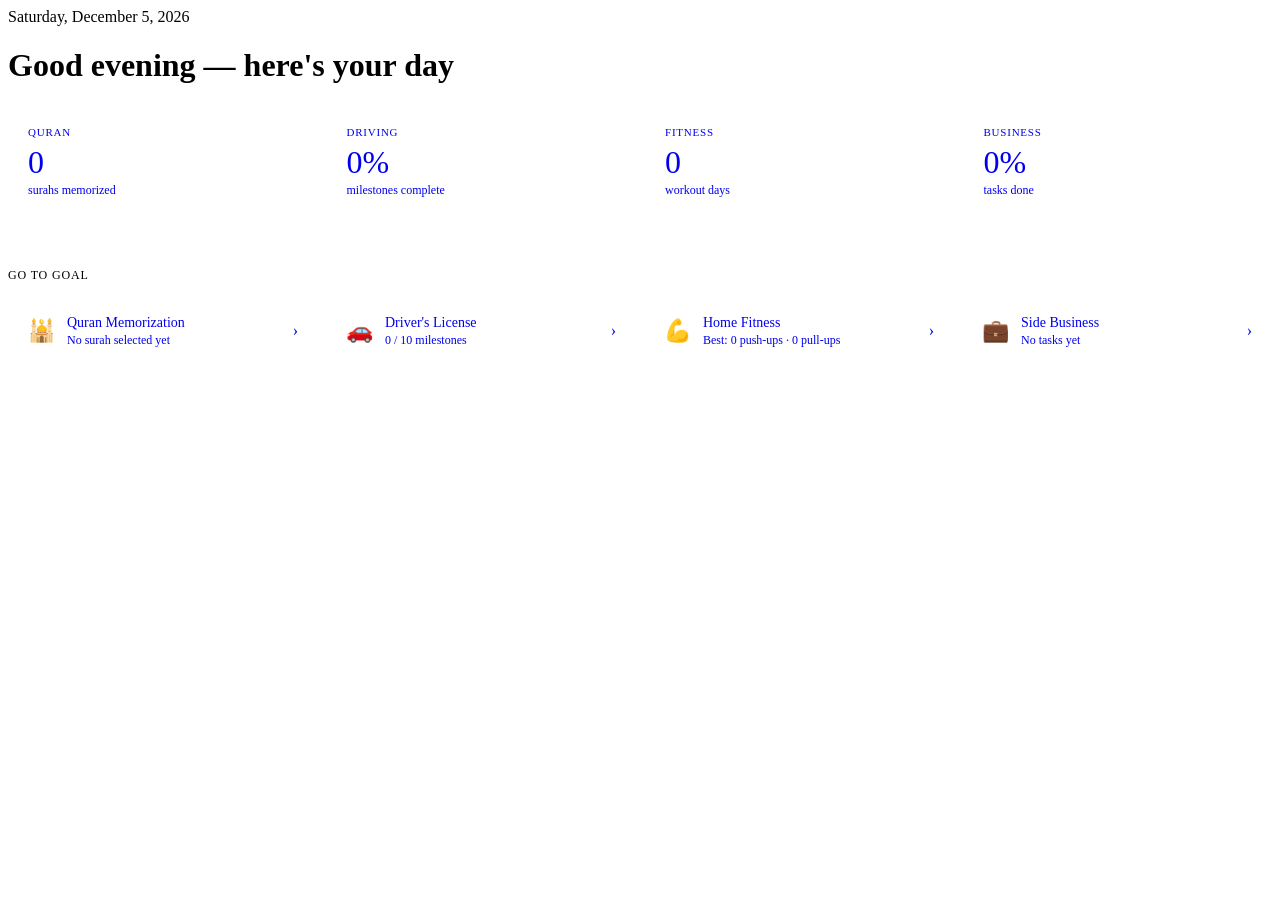
==== commit 316f850b: "Deploy index.html" ====
--- a/index.html
+++ b/index.html
@@ -3,1114 +3,184 @@
 <head>
 <meta charset="UTF-8">
 <meta name="viewport" content="width=device-width, initial-scale=1.0">
-<title>My Daily Dashboard</title>
+<title>Dashboard</title>
+<link rel="stylesheet" href="shared.css">
 <style>
-  @import url('https://fonts.googleapis.com/css2?family=Inter:wght@300;400;500;600&family=Amiri:wght@400;700&display=swap');
-
-  *, *::before, *::after { box-sizing: border-box; margin: 0; padding: 0; }
-
-  :root {
-    --bg: #0f0f13;
-    --surface: #17171e;
-    --surface2: #1e1e28;
-    --surface3: #25252f;
-    --border: rgba(255,255,255,0.07);
-    --border2: rgba(255,255,255,0.12);
-    --text: #f0eff5;
-    --text2: #9b99b0;
-    --text3: #5e5c72;
-    --gold: #c9a84c;
-    --gold-dim: rgba(201,168,76,0.12);
-    --gold-glow: rgba(201,168,76,0.25);
-    --teal: #3ecfb2;
-    --teal-dim: rgba(62,207,178,0.1);
-    --blue: #5b9cf6;
-    --blue-dim: rgba(91,156,246,0.1);
-    --coral: #f07060;
-    --coral-dim: rgba(240,112,96,0.1);
-    --green: #5bcf8a;
-    --green-dim: rgba(91,207,138,0.1);
-    --purple: #9b7ff4;
-    --purple-dim: rgba(155,127,244,0.1);
-    --radius: 12px;
-    --radius-sm: 8px;
+  .overview-grid {
+    display: grid;
+    grid-template-columns: repeat(auto-fit, minmax(180px, 1fr));
+    gap: 10px;
+    margin-bottom: 2rem;
   }
-
-  html { scroll-behavior: smooth; }
-
-  body {
-    background: var(--bg);
-    color: var(--text);
-    font-family: 'Inter', sans-serif;
-    min-height: 100vh;
-    line-height: 1.6;
-  }
-
-  /* LAYOUT */
-  .shell { max-width: 900px; margin: 0 auto; padding: 2rem 1.25rem 4rem; }
-
-  /* HEADER */
-  .header { margin-bottom: 2.5rem; }
-  .date-line { font-size: 12px; letter-spacing: 0.1em; color: var(--text3); text-transform: uppercase; margin-bottom: 6px; }
-  .header h1 { font-size: 26px; font-weight: 500; color: var(--text); }
-  .header h1 span { color: var(--gold); }
-
-  /* TABS */
-  .tabs { display: flex; gap: 6px; margin-bottom: 2rem; flex-wrap: wrap; }
-  .tab-btn {
-    padding: 8px 18px; border-radius: 99px;
-    border: 1px solid var(--border2); background: transparent;
-    color: var(--text2); font-family: 'Inter', sans-serif; font-size: 13px;
-    cursor: pointer; transition: all 0.2s;
-  }
-  .tab-btn:hover { color: var(--text); border-color: var(--border2); background: var(--surface2); }
-  .tab-btn.active { color: var(--bg); font-weight: 500; border-color: transparent; }
-  .tab-btn[data-tab="quran"].active { background: var(--gold); }
-  .tab-btn[data-tab="driving"].active { background: var(--teal); }
-  .tab-btn[data-tab="fitness"].active { background: var(--blue); }
-  .tab-btn[data-tab="business"].active { background: var(--purple); }
-
-  /* PANELS */
-  .panel { display: none; }
-  .panel.active { display: block; }
-
-  /* CARDS */
-  .card {
+  .ov-card {
+    padding: 1.25rem;
+    border-radius: var(--radius);
+    border: 1px solid var(--border);
     background: var(--surface);
-    border: 1px solid var(--border);
-    border-radius: var(--radius);
-    padding: 1.25rem 1.5rem;
-    margin-bottom: 1rem;
-  }
-  .card-title {
-    font-size: 11px; letter-spacing: 0.08em;
-    text-transform: uppercase; color: var(--text3);
-    margin-bottom: 1rem; font-weight: 500;
-  }
-
-  /* PROGRESS RING */
-  .ring-wrap { display: flex; align-items: center; gap: 1.5rem; margin-bottom: 1.5rem; }
-  .ring-svg { flex-shrink: 0; }
-  .ring-info h2 { font-size: 22px; font-weight: 500; margin-bottom: 4px; }
-  .ring-info p { font-size: 14px; color: var(--text2); line-height: 1.5; }
-
-  /* QURAN PANEL */
-  .quran-current {
-    background: var(--gold-dim);
-    border: 1px solid rgba(201,168,76,0.2);
-    border-radius: var(--radius);
-    padding: 1.5rem;
-    margin-bottom: 1rem;
-    text-align: center;
-  }
-  .surah-arabic { font-family: 'Amiri', serif; font-size: 32px; color: var(--gold); direction: rtl; line-height: 1.4; margin-bottom: 6px; }
-  .surah-name-en { font-size: 18px; font-weight: 500; margin-bottom: 4px; }
-  .surah-meta { font-size: 13px; color: var(--text2); }
-  .surah-actions { display: flex; gap: 8px; justify-content: center; margin-top: 1.25rem; flex-wrap: wrap; }
-
-  /* BUTTONS */
-  .btn {
-    padding: 9px 20px; border-radius: var(--radius-sm);
-    border: 1px solid var(--border2); background: var(--surface2);
-    color: var(--text); font-family: 'Inter', sans-serif; font-size: 13px;
-    cursor: pointer; transition: all 0.15s; font-weight: 500;
-  }
-  .btn:hover { background: var(--surface3); border-color: var(--border2); }
-  .btn-gold { background: var(--gold); border-color: var(--gold); color: #0f0f13; }
-  .btn-gold:hover { opacity: 0.88; background: var(--gold); }
-  .btn-sm { padding: 6px 14px; font-size: 12px; }
-  .btn-danger { border-color: var(--coral); color: var(--coral); background: var(--coral-dim); }
-
-  /* SURAH LIST */
-  .surah-grid { display: grid; grid-template-columns: repeat(auto-fill, minmax(200px, 1fr)); gap: 6px; max-height: 400px; overflow-y: auto; padding-right: 4px; }
-  .surah-item {
-    padding: 10px 12px; border-radius: var(--radius-sm);
-    border: 1px solid var(--border); background: var(--surface2);
-    cursor: pointer; transition: all 0.15s; display: flex; align-items: center; gap: 10px;
-  }
-  .surah-item:hover { border-color: var(--gold); background: var(--gold-dim); }
-  .surah-item.memorized { border-color: rgba(201,168,76,0.3); background: var(--gold-dim); opacity: 0.6; }
-  .surah-item.active-surah { border-color: var(--gold); background: var(--gold-dim); }
-  .surah-num { font-size: 11px; color: var(--text3); min-width: 24px; }
-  .surah-text .en { font-size: 13px; font-weight: 500; color: var(--text); }
-  .surah-text .ar { font-family: 'Amiri', serif; font-size: 15px; color: var(--gold); direction: rtl; }
-  .surah-check { margin-left: auto; color: var(--gold); font-size: 16px; }
-  .surah-item.memorized .surah-text .en { text-decoration: line-through; color: var(--text3); }
-
-  /* SESSION LOG */
-  .session-log { display: flex; gap: 8px; align-items: center; margin-bottom: 1rem; flex-wrap: wrap; }
-  .session-log input[type=number] {
-    width: 80px; padding: 8px 10px; border-radius: var(--radius-sm);
-    border: 1px solid var(--border2); background: var(--surface2);
-    color: var(--text); font-family: 'Inter', sans-serif; font-size: 14px;
-  }
-  .session-log label { font-size: 13px; color: var(--text2); }
-
-  /* STREAKS */
-  .streak-dots { display: flex; gap: 4px; flex-wrap: wrap; margin-top: 8px; }
-  .dot { width: 12px; height: 12px; border-radius: 50%; background: var(--surface3); border: 1px solid var(--border); }
-  .dot.done-q { background: var(--gold); border-color: var(--gold); }
-  .dot.done-d { background: var(--teal); border-color: var(--teal); }
-  .dot.done-f { background: var(--blue); border-color: var(--blue); }
-  .dot.done-b { background: var(--purple); border-color: var(--purple); }
-
-  /* DRIVING MILESTONES */
-  .milestone-list { display: flex; flex-direction: column; gap: 8px; }
-  .milestone {
-    display: flex; align-items: flex-start; gap: 12px;
-    padding: 12px 14px; border-radius: var(--radius-sm);
-    border: 1px solid var(--border); background: var(--surface2);
-    cursor: pointer; transition: all 0.15s;
-  }
-  .milestone.done-m { opacity: 0.55; }
-  .milestone.done-m .m-title { text-decoration: line-through; color: var(--text3); }
-  .m-check {
-    width: 20px; height: 20px; border-radius: 50%;
-    border: 1.5px solid var(--border2); flex-shrink: 0;
-    display: flex; align-items: center; justify-content: center;
-    transition: all 0.15s; margin-top: 1px;
-  }
-  .milestone.done-m .m-check { background: var(--teal); border-color: var(--teal); }
-  .milestone.done-m .m-check::after { content: '✓'; font-size: 11px; color: #0f0f13; font-weight: 700; }
-  .m-body .m-title { font-size: 14px; font-weight: 500; margin-bottom: 2px; }
-  .m-body .m-note { font-size: 12px; color: var(--text2); line-height: 1.4; }
-  .m-badge {
-    margin-left: auto; font-size: 11px; padding: 3px 10px;
-    border-radius: 99px; flex-shrink: 0; font-weight: 500;
-    align-self: flex-start;
-  }
-  .badge-now { background: rgba(240,112,96,0.15); color: var(--coral); border: 1px solid rgba(240,112,96,0.25); }
-  .badge-sep { background: rgba(62,207,178,0.12); color: var(--teal); border: 1px solid rgba(62,207,178,0.2); }
-  .badge-later { background: var(--surface3); color: var(--text2); border: 1px solid var(--border); }
-
-  /* FITNESS */
-  .workout-check-grid { display: grid; grid-template-columns: 1fr 1fr; gap: 10px; margin-bottom: 1rem; }
-  .workout-check-btn {
-    padding: 18px; border-radius: var(--radius);
-    border: 1px solid var(--border); background: var(--surface2);
-    color: var(--text); font-family: 'Inter', sans-serif;
-    cursor: pointer; transition: all 0.2s; text-align: center;
-  }
-  .workout-check-btn:hover { border-color: var(--blue); }
-  .workout-check-btn.checked { border-color: var(--blue); background: var(--blue-dim); }
-  .workout-check-btn .wc-icon { font-size: 24px; margin-bottom: 6px; }
-  .workout-check-btn .wc-label { font-size: 13px; color: var(--text2); }
-  .workout-check-btn.checked .wc-label { color: var(--blue); }
-
-  .rep-tracker { display: grid; grid-template-columns: 1fr 1fr; gap: 10px; margin-bottom: 1rem; }
-  .rep-card {
-    padding: 16px; border-radius: var(--radius);
-    border: 1px solid var(--border); background: var(--surface2);
-  }
-  .rep-card .rc-label { font-size: 12px; color: var(--text3); margin-bottom: 8px; text-transform: uppercase; letter-spacing: 0.06em; }
-  .rep-card .rc-num { font-size: 36px; font-weight: 300; color: var(--text); margin-bottom: 8px; }
-  .rep-card .rc-best { font-size: 12px; color: var(--text3); }
-  .rep-controls { display: flex; gap: 6px; }
-  .rep-btn {
-    flex: 1; padding: 7px; border-radius: var(--radius-sm);
-    border: 1px solid var(--border2); background: var(--surface3);
-    color: var(--text); font-family: 'Inter', sans-serif; font-size: 16px;
-    cursor: pointer; transition: all 0.15s;
-  }
-  .rep-btn:hover { background: var(--surface2); border-color: var(--blue); color: var(--blue); }
-
-  /* BUSINESS */
-  .week-tasks { display: flex; flex-direction: column; gap: 6px; }
-  .week-task {
-    display: flex; align-items: flex-start; gap: 10px;
-    padding: 11px 13px; border-radius: var(--radius-sm);
-    border: 1px solid var(--border); background: var(--surface2);
-    cursor: pointer; transition: all 0.15s;
-  }
-  .week-task:hover { border-color: var(--purple); }
-  .week-task.task-done { opacity: 0.5; }
-  .week-task.task-done .wt-text { text-decoration: line-through; }
-  .wt-box {
-    width: 18px; height: 18px; border-radius: 4px;
-    border: 1.5px solid var(--border2); flex-shrink: 0; margin-top: 1px;
-    display: flex; align-items: center; justify-content: center; transition: all 0.15s;
-  }
-  .week-task.task-done .wt-box { background: var(--purple); border-color: var(--purple); }
-  .week-task.task-done .wt-box::after { content: '✓'; font-size: 10px; color: #fff; font-weight: 700; }
-  .wt-body .wt-text { font-size: 14px; color: var(--text); }
-  .wt-body .wt-sub { font-size: 12px; color: var(--text2); margin-top: 2px; }
-
-  /* ADD TASK */
-  .add-task-row { display: flex; gap: 8px; margin-top: 10px; }
-  .add-task-row input[type=text] {
-    flex: 1; padding: 9px 12px; border-radius: var(--radius-sm);
-    border: 1px solid var(--border2); background: var(--surface2);
-    color: var(--text); font-family: 'Inter', sans-serif; font-size: 14px;
-  }
-  .add-task-row input::placeholder { color: var(--text3); }
-
-  /* PROGRESS BAR */
-  .prog-bar-wrap { margin-bottom: 1.25rem; }
-  .prog-meta { display: flex; justify-content: space-between; font-size: 12px; color: var(--text3); margin-bottom: 6px; }
-  .prog-bar { height: 4px; background: var(--surface3); border-radius: 99px; overflow: hidden; }
-  .prog-fill { height: 100%; border-radius: 99px; transition: width 0.4s ease; }
-
-  /* OVERVIEW GRID */
-  .overview-grid { display: grid; grid-template-columns: repeat(auto-fit, minmax(180px, 1fr)); gap: 10px; margin-bottom: 2rem; }
-  .ov-card {
-    padding: 1rem 1.25rem; border-radius: var(--radius);
-    border: 1px solid var(--border); background: var(--surface);
-    cursor: pointer; transition: all 0.2s;
+    text-decoration: none;
+    display: block;
+    transition: all 0.2s;
   }
   .ov-card:hover { transform: translateY(-2px); border-color: var(--border2); }
   .ov-label { font-size: 11px; color: var(--text3); text-transform: uppercase; letter-spacing: 0.07em; margin-bottom: 6px; }
-  .ov-stat { font-size: 28px; font-weight: 300; margin-bottom: 2px; }
-  .ov-sub { font-size: 12px; color: var(--text2); }
-  .ov-streak { display: flex; gap: 3px; margin-top: 8px; }
-  .ov-dot { width: 8px; height: 8px; border-radius: 50%; background: var(--surface3); }
+  .ov-stat  { font-size: 32px; font-weight: 300; margin-bottom: 2px; }
+  .ov-sub   { font-size: 12px; color: var(--text2); margin-bottom: 10px; }
+  .ov-streak { display: flex; gap: 3px; }
+  .ov-dot   { width: 8px; height: 8px; border-radius: 50%; background: var(--surface3); }
 
-  /* SCROLLBAR */
-  ::-webkit-scrollbar { width: 4px; }
-  ::-webkit-scrollbar-track { background: transparent; }
-  ::-webkit-scrollbar-thumb { background: var(--surface3); border-radius: 99px; }
-
-  /* MODAL */
-  .modal-overlay {
-    display: none; position: fixed; inset: 0;
-    background: rgba(0,0,0,0.7); z-index: 100;
-    align-items: center; justify-content: center;
+  .section-title {
+    font-size: 12px; letter-spacing: 0.07em; text-transform: uppercase;
+    color: var(--text3); margin-bottom: 1rem; margin-top: 2rem;
   }
-  .modal-overlay.open { display: flex; }
-  .modal {
-    background: var(--surface); border: 1px solid var(--border2);
-    border-radius: var(--radius); padding: 1.5rem; max-width: 480px; width: 90%;
+  .goal-links { display: grid; grid-template-columns: repeat(auto-fit, minmax(200px, 1fr)); gap: 8px; }
+  .goal-link {
+    padding: 1rem 1.25rem;
+    border-radius: var(--radius);
+    border: 1px solid var(--border);
+    background: var(--surface);
+    text-decoration: none;
+    display: flex; align-items: center; gap: 12px;
+    transition: all 0.2s;
   }
-  .modal h3 { font-size: 17px; font-weight: 500; margin-bottom: 8px; }
-  .modal p { font-size: 14px; color: var(--text2); margin-bottom: 1.25rem; line-height: 1.6; }
-  .modal-actions { display: flex; gap: 8px; justify-content: flex-end; }
-
-  /* RESPONSIVE */
-  @media (max-width: 520px) {
-    .workout-check-grid, .rep-tracker { grid-template-columns: 1fr; }
-    .ring-wrap { flex-direction: column; text-align: center; }
-    .surah-grid { grid-template-columns: 1fr; }
-  }
+  .goal-link:hover { border-color: var(--border2); background: var(--surface2); transform: translateX(3px); }
+  .goal-link .gl-icon { font-size: 22px; }
+  .goal-link .gl-name { font-size: 14px; font-weight: 500; color: var(--text); margin-bottom: 2px; }
+  .goal-link .gl-sub  { font-size: 12px; color: var(--text2); }
+  .goal-link .gl-arrow { margin-left: auto; color: var(--text3); font-size: 16px; }
 </style>
 </head>
 <body>
+<div class="shell">
 
-<div class="shell">
-  <!-- HEADER -->
   <div class="header">
     <div class="date-line" id="dateLine"></div>
-    <h1>Your daily <span>dashboard</span></h1>
+    <h1>Good <span id="greeting-time" class="accent-gold">morning</span> — here's your day</h1>
   </div>
 
-  <!-- OVERVIEW CARDS -->
+  <!-- OVERVIEW STATS -->
   <div class="overview-grid">
-    <div class="ov-card" onclick="switchTab('quran')">
+    <a href="quran.html" class="ov-card">
       <div class="ov-label">Quran</div>
       <div class="ov-stat" id="ov-quran" style="color:var(--gold)">0</div>
       <div class="ov-sub">surahs memorized</div>
-      <div class="ov-streak" id="ov-quran-streak"></div>
-    </div>
-    <div class="ov-card" onclick="switchTab('driving')">
+      <div class="ov-streak" id="ov-q-streak"></div>
+    </a>
+    <a href="driving.html" class="ov-card">
       <div class="ov-label">Driving</div>
       <div class="ov-stat" id="ov-driving" style="color:var(--teal)">0%</div>
-      <div class="ov-sub">milestones done</div>
-      <div class="ov-streak" id="ov-driving-streak"></div>
-    </div>
-    <div class="ov-card" onclick="switchTab('fitness')">
+      <div class="ov-sub">milestones complete</div>
+      <div class="ov-streak" id="ov-d-streak"></div>
+    </a>
+    <a href="fitness.html" class="ov-card">
       <div class="ov-label">Fitness</div>
       <div class="ov-stat" id="ov-fitness" style="color:var(--blue)">0</div>
-      <div class="ov-sub">workouts logged</div>
-      <div class="ov-streak" id="ov-fitness-streak"></div>
-    </div>
-    <div class="ov-card" onclick="switchTab('business')">
+      <div class="ov-sub">workout days</div>
+      <div class="ov-streak" id="ov-f-streak"></div>
+    </a>
+    <a href="business.html" class="ov-card">
       <div class="ov-label">Business</div>
       <div class="ov-stat" id="ov-business" style="color:var(--purple)">0%</div>
       <div class="ov-sub">tasks done</div>
-      <div class="ov-streak" id="ov-business-streak"></div>
-    </div>
+      <div class="ov-streak" id="ov-b-streak"></div>
+    </a>
   </div>
 
-  <!-- TABS -->
-  <div class="tabs">
-    <button class="tab-btn active" data-tab="quran" onclick="switchTab('quran')">🕌 Quran</button>
-    <button class="tab-btn" data-tab="driving" onclick="switchTab('driving')">🚗 Driving</button>
-    <button class="tab-btn" data-tab="fitness" onclick="switchTab('fitness')">💪 Fitness</button>
-    <button class="tab-btn" data-tab="business" onclick="switchTab('business')">💼 Business</button>
+  <!-- QUICK LINKS -->
+  <div class="section-title">Go to goal</div>
+  <div class="goal-links">
+    <a href="quran.html" class="goal-link">
+      <span class="gl-icon">🕌</span>
+      <div><div class="gl-name">Quran Memorization</div><div class="gl-sub" id="ql-quran">Loading…</div></div>
+      <span class="gl-arrow">›</span>
+    </a>
+    <a href="driving.html" class="goal-link">
+      <span class="gl-icon">🚗</span>
+      <div><div class="gl-name">Driver's License</div><div class="gl-sub" id="ql-driving">Loading…</div></div>
+      <span class="gl-arrow">›</span>
+    </a>
+    <a href="fitness.html" class="goal-link">
+      <span class="gl-icon">💪</span>
+      <div><div class="gl-name">Home Fitness</div><div class="gl-sub" id="ql-fitness">Loading…</div></div>
+      <span class="gl-arrow">›</span>
+    </a>
+    <a href="business.html" class="goal-link">
+      <span class="gl-icon">💼</span>
+      <div><div class="gl-name">Side Business</div><div class="gl-sub" id="ql-business">Loading…</div></div>
+      <span class="gl-arrow">›</span>
+    </a>
   </div>
 
-  <!-- ========== QURAN PANEL ========== -->
-  <div class="panel active" id="panel-quran">
-
-    <div class="quran-current card" id="quran-current-card">
-      <div class="card-title">Current surah</div>
-      <div class="surah-arabic" id="q-arabic">—</div>
-      <div class="surah-name-en" id="q-name-en">No surah selected</div>
-      <div class="surah-meta" id="q-meta">Pick a surah from the list below to begin</div>
-      <div class="surah-actions" id="q-actions"></div>
-    </div>
-
-    <div class="card">
-      <div class="card-title">Today's session</div>
-      <div class="session-log">
-        <label>Minutes studied today:</label>
-        <input type="number" id="q-minutes" min="0" max="240" placeholder="0">
-        <button class="btn btn-sm" onclick="logQuranSession()">Log</button>
-      </div>
-      <div style="font-size:13px;color:var(--text2)">Total minutes this surah: <strong id="q-total-mins">0</strong></div>
-      <div class="streak-dots" id="q-streak-dots"></div>
-    </div>
-
-    <div class="card">
-      <div class="card-title">All 114 surahs — pick your own order</div>
-      <div style="font-size:12px;color:var(--text2);margin-bottom:10px;">Click any surah to set it as your current focus. Gold = memorized ✓</div>
-      <div class="surah-grid" id="surah-grid"></div>
-    </div>
-  </div>
-
-  <!-- ========== DRIVING PANEL ========== -->
-  <div class="panel" id="panel-driving">
-
-    <div class="card">
-      <div class="card-title">Target date</div>
-      <div style="display:flex;align-items:center;gap:12px;flex-wrap:wrap;">
-        <div style="font-size:14px;color:var(--text2)">Aiming to have license by:</div>
-        <input type="date" id="driving-target-date" style="padding:8px 12px;border-radius:8px;border:1px solid var(--border2);background:var(--surface2);color:var(--text);font-family:'Inter',sans-serif;font-size:14px;">
-        <div id="driving-days-left" style="font-size:14px;color:var(--teal);font-weight:500;"></div>
-      </div>
-    </div>
-
-    <div class="card">
-      <div style="display:flex;justify-content:space-between;align-items:center;margin-bottom:1rem;">
-        <div class="card-title" style="margin-bottom:0">Milestones (Uzbekistan)</div>
-        <div style="font-size:13px;color:var(--text2)" id="driving-pct-label">0 / 10 done</div>
-      </div>
-      <div class="prog-bar-wrap">
-        <div class="prog-bar"><div class="prog-fill" id="driving-prog-fill" style="width:0%;background:var(--teal)"></div></div>
-      </div>
-      <div class="milestone-list" id="milestone-list"></div>
-    </div>
-
-    <div class="card">
-      <div class="card-title">Daily study log</div>
-      <div class="session-log">
-        <label>Theory practice today (min):</label>
-        <input type="number" id="d-minutes" min="0" max="120" placeholder="0">
-        <button class="btn btn-sm" onclick="logDrivingSession()">Log</button>
-      </div>
-      <div style="font-size:13px;color:var(--text2)">Total theory study: <strong id="d-total-mins">0</strong> min</div>
-      <div class="streak-dots" id="d-streak-dots"></div>
-    </div>
-  </div>
-
-  <!-- ========== FITNESS PANEL ========== -->
-  <div class="panel" id="panel-fitness">
-
-    <div class="card">
-      <div class="card-title">Today's workout</div>
-      <div class="workout-check-grid">
-        <button class="workout-check-btn" id="workout-btn-pushup" onclick="toggleWorkout('pushup')">
-          <div class="wc-icon">🔥</div>
-          <div style="font-size:15px;font-weight:500;margin-bottom:4px;">Push-ups</div>
-          <div class="wc-label" id="wc-pushup-label">Not done today</div>
-        </button>
-        <button class="workout-check-btn" id="workout-btn-pullup" onclick="toggleWorkout('pullup')">
-          <div class="wc-icon">⬆️</div>
-          <div style="font-size:15px;font-weight:500;margin-bottom:4px;">Pull-ups</div>
-          <div class="wc-label" id="wc-pullup-label">Not done today</div>
-        </button>
-      </div>
-    </div>
-
-    <div class="card">
-      <div class="card-title">Rep tracker — log your set</div>
-      <div class="rep-tracker">
-        <div class="rep-card">
-          <div class="rc-label">Push-ups (reps)</div>
-          <div class="rc-num" id="pushup-reps">0</div>
-          <div class="rc-best" id="pushup-best">Best: 0</div>
-          <div class="rep-controls">
-            <button class="rep-btn" onclick="changeReps('pushup',-1)">−</button>
-            <button class="rep-btn" onclick="changeReps('pushup',1)">+</button>
-            <button class="rep-btn" onclick="logReps('pushup')" style="font-size:12px;flex:2">Log set</button>
-          </div>
-        </div>
-        <div class="rep-card">
-          <div class="rc-label">Pull-ups (reps)</div>
-          <div class="rc-num" id="pullup-reps">0</div>
-          <div class="rc-best" id="pullup-best">Best: 0</div>
-          <div class="rep-controls">
-            <button class="rep-btn" onclick="changeReps('pullup',-1)">−</button>
-            <button class="rep-btn" onclick="changeReps('pullup',1)">+</button>
-            <button class="rep-btn" onclick="logReps('pullup')" style="font-size:12px;flex:2">Log set</button>
-          </div>
-        </div>
-      </div>
-    </div>
-
-    <div class="card">
-      <div class="card-title">Progress over time</div>
-      <div id="fitness-history" style="font-size:13px;color:var(--text2);min-height:60px;"></div>
-      <div class="streak-dots" id="f-streak-dots"></div>
-    </div>
-  </div>
-
-  <!-- ========== BUSINESS PANEL ========== -->
-  <div class="panel" id="panel-business">
-
-    <div class="card">
-      <div style="display:flex;justify-content:space-between;align-items:center;margin-bottom:1rem;flex-wrap:wrap;gap:8px;">
-        <div class="card-title" style="margin-bottom:0">This week's tasks</div>
-        <div style="font-size:13px;color:var(--text2)" id="biz-pct-label">0 / 0 done</div>
-      </div>
-      <div class="prog-bar-wrap">
-        <div class="prog-bar"><div class="prog-fill" id="biz-prog-fill" style="width:0%;background:var(--purple)"></div></div>
-      </div>
-      <div class="week-tasks" id="week-tasks-list"></div>
-      <div class="add-task-row">
-        <input type="text" id="new-task-input" placeholder="Add a task for this week…" onkeydown="if(event.key==='Enter')addBizTask()">
-        <button class="btn btn-sm" onclick="addBizTask()">Add</button>
-      </div>
-    </div>
-
-    <div class="card">
-      <div class="card-title">Milestone tracker</div>
-      <div style="display:flex;flex-direction:column;gap:8px;">
-        <div class="milestone" id="biz-m1" onclick="toggleBizMilestone('biz-m1')">
-          <div class="m-check"></div>
-          <div class="m-body"><div class="m-title">List skills & interests</div><div class="m-note">Write 10 things you're good at or know well</div></div>
-        </div>
-        <div class="milestone" id="biz-m2" onclick="toggleBizMilestone('biz-m2')">
-          <div class="m-check"></div>
-          <div class="m-body"><div class="m-title">Find a business idea</div><div class="m-note">Browse Fiverr, Gumroad, or Etsy in your areas of interest</div></div>
-        </div>
-        <div class="milestone" id="biz-m3" onclick="toggleBizMilestone('biz-m3')">
-          <div class="m-check"></div>
-          <div class="m-body"><div class="m-title">Validate the idea</div><div class="m-note">Talk to 3 real people who might pay for it</div></div>
-        </div>
-        <div class="milestone" id="biz-m4" onclick="toggleBizMilestone('biz-m4')">
-          <div class="m-check"></div>
-          <div class="m-body"><div class="m-title">Define your offer</div><div class="m-note">What you sell, who buys it, what you charge</div></div>
-        </div>
-        <div class="milestone" id="biz-m5" onclick="toggleBizMilestone('biz-m5')">
-          <div class="m-check"></div>
-          <div class="m-body"><div class="m-title">First sale or client</div><div class="m-note">Land the very first transaction — proof it works</div></div>
-        </div>
-        <div class="milestone" id="biz-m6" onclick="toggleBizMilestone('biz-m6')">
-          <div class="m-check"></div>
-          <div class="m-body"><div class="m-title">Reach $500/month</div><div class="m-note">Half way to your $1k goal</div></div>
-        </div>
-        <div class="milestone" id="biz-m7" onclick="toggleBizMilestone('biz-m7')">
-          <div class="m-check"></div>
-          <div class="m-body"><div class="m-title">Reach $1,000/month 🎯</div><div class="m-note">The big goal — consistent monthly revenue</div></div>
-        </div>
-      </div>
-    </div>
-
-    <div class="card">
-      <div class="card-title">Daily check-in streak</div>
-      <div class="streak-dots" id="b-streak-dots"></div>
-    </div>
-  </div>
-</div>
-
-<!-- MODAL -->
-<div class="modal-overlay" id="modal-overlay">
-  <div class="modal">
-    <h3 id="modal-title">Mark as memorized?</h3>
-    <p id="modal-body"></p>
-    <div class="modal-actions">
-      <button class="btn" onclick="closeModal()">Cancel</button>
-      <button class="btn btn-gold" id="modal-confirm">Yes, mark done</button>
-    </div>
-  </div>
 </div>
 
 <script>
-// ============ DATA ============
-const SURAHS = [
-  {n:1,ar:"الفاتحة",en:"Al-Fatihah",v:7,m:"Meccan"},
-  {n:2,ar:"البقرة",en:"Al-Baqarah",v:286,m:"Medinan"},
-  {n:3,ar:"آل عمران",en:"Ali 'Imran",v:200,m:"Medinan"},
-  {n:4,ar:"النساء",en:"An-Nisa",v:176,m:"Medinan"},
-  {n:5,ar:"المائدة",en:"Al-Ma'idah",v:120,m:"Medinan"},
-  {n:6,ar:"الأنعام",en:"Al-An'am",v:165,m:"Meccan"},
-  {n:7,ar:"الأعراف",en:"Al-A'raf",v:206,m:"Meccan"},
-  {n:8,ar:"الأنفال",en:"Al-Anfal",v:75,m:"Medinan"},
-  {n:9,ar:"التوبة",en:"At-Tawbah",v:129,m:"Medinan"},
-  {n:10,ar:"يونس",en:"Yunus",v:109,m:"Meccan"},
-  {n:11,ar:"هود",en:"Hud",v:123,m:"Meccan"},
-  {n:12,ar:"يوسف",en:"Yusuf",v:111,m:"Meccan"},
-  {n:13,ar:"الرعد",en:"Ar-Ra'd",v:43,m:"Medinan"},
-  {n:14,ar:"إبراهيم",en:"Ibrahim",v:52,m:"Meccan"},
-  {n:15,ar:"الحجر",en:"Al-Hijr",v:99,m:"Meccan"},
-  {n:16,ar:"النحل",en:"An-Nahl",v:128,m:"Meccan"},
-  {n:17,ar:"الإسراء",en:"Al-Isra",v:111,m:"Meccan"},
-  {n:18,ar:"الكهف",en:"Al-Kahf",v:110,m:"Meccan"},
-  {n:19,ar:"مريم",en:"Maryam",v:98,m:"Meccan"},
-  {n:20,ar:"طه",en:"Ta-Ha",v:135,m:"Meccan"},
-  {n:21,ar:"الأنبياء",en:"Al-Anbiya",v:112,m:"Meccan"},
-  {n:22,ar:"الحج",en:"Al-Hajj",v:78,m:"Medinan"},
-  {n:23,ar:"المؤمنون",en:"Al-Mu'minun",v:118,m:"Meccan"},
-  {n:24,ar:"النور",en:"An-Nur",v:64,m:"Medinan"},
-  {n:25,ar:"الفرقان",en:"Al-Furqan",v:77,m:"Meccan"},
-  {n:26,ar:"الشعراء",en:"Ash-Shu'ara",v:227,m:"Meccan"},
-  {n:27,ar:"النمل",en:"An-Naml",v:93,m:"Meccan"},
-  {n:28,ar:"القصص",en:"Al-Qasas",v:88,m:"Meccan"},
-  {n:29,ar:"العنكبوت",en:"Al-'Ankabut",v:69,m:"Meccan"},
-  {n:30,ar:"الروم",en:"Ar-Rum",v:60,m:"Meccan"},
-  {n:31,ar:"لقمان",en:"Luqman",v:34,m:"Meccan"},
-  {n:32,ar:"السجدة",en:"As-Sajdah",v:30,m:"Meccan"},
-  {n:33,ar:"الأحزاب",en:"Al-Ahzab",v:73,m:"Medinan"},
-  {n:34,ar:"سبأ",en:"Saba",v:54,m:"Meccan"},
-  {n:35,ar:"فاطر",en:"Fatir",v:45,m:"Meccan"},
-  {n:36,ar:"يس",en:"Ya-Sin",v:83,m:"Meccan"},
-  {n:37,ar:"الصافات",en:"As-Saffat",v:182,m:"Meccan"},
-  {n:38,ar:"ص",en:"Sad",v:88,m:"Meccan"},
-  {n:39,ar:"الزمر",en:"Az-Zumar",v:75,m:"Meccan"},
-  {n:40,ar:"غافر",en:"Ghafir",v:85,m:"Meccan"},
-  {n:41,ar:"فصلت",en:"Fussilat",v:54,m:"Meccan"},
-  {n:42,ar:"الشورى",en:"Ash-Shura",v:53,m:"Meccan"},
-  {n:43,ar:"الزخرف",en:"Az-Zukhruf",v:89,m:"Meccan"},
-  {n:44,ar:"الدخان",en:"Ad-Dukhan",v:59,m:"Meccan"},
-  {n:45,ar:"الجاثية",en:"Al-Jathiyah",v:37,m:"Meccan"},
-  {n:46,ar:"الأحقاف",en:"Al-Ahqaf",v:35,m:"Meccan"},
-  {n:47,ar:"محمد",en:"Muhammad",v:38,m:"Medinan"},
-  {n:48,ar:"الفتح",en:"Al-Fath",v:29,m:"Medinan"},
-  {n:49,ar:"الحجرات",en:"Al-Hujurat",v:18,m:"Medinan"},
-  {n:50,ar:"ق",en:"Qaf",v:45,m:"Meccan"},
-  {n:51,ar:"الذاريات",en:"Adh-Dhariyat",v:60,m:"Meccan"},
-  {n:52,ar:"الطور",en:"At-Tur",v:49,m:"Meccan"},
-  {n:53,ar:"النجم",en:"An-Najm",v:62,m:"Meccan"},
-  {n:54,ar:"القمر",en:"Al-Qamar",v:55,m:"Meccan"},
-  {n:55,ar:"الرحمن",en:"Ar-Rahman",v:78,m:"Medinan"},
-  {n:56,ar:"الواقعة",en:"Al-Waqi'ah",v:96,m:"Meccan"},
-  {n:57,ar:"الحديد",en:"Al-Hadid",v:29,m:"Medinan"},
-  {n:58,ar:"المجادلة",en:"Al-Mujadila",v:22,m:"Medinan"},
-  {n:59,ar:"الحشر",en:"Al-Hashr",v:24,m:"Medinan"},
-  {n:60,ar:"الممتحنة",en:"Al-Mumtahanah",v:13,m:"Medinan"},
-  {n:61,ar:"الصف",en:"As-Saf",v:14,m:"Medinan"},
-  {n:62,ar:"الجمعة",en:"Al-Jumu'ah",v:11,m:"Medinan"},
-  {n:63,ar:"المنافقون",en:"Al-Munafiqun",v:11,m:"Medinan"},
-  {n:64,ar:"التغابن",en:"At-Taghabun",v:18,m:"Medinan"},
-  {n:65,ar:"الطلاق",en:"At-Talaq",v:12,m:"Medinan"},
-  {n:66,ar:"التحريم",en:"At-Tahrim",v:12,m:"Medinan"},
-  {n:67,ar:"الملك",en:"Al-Mulk",v:30,m:"Meccan"},
-  {n:68,ar:"القلم",en:"Al-Qalam",v:52,m:"Meccan"},
-  {n:69,ar:"الحاقة",en:"Al-Haqqah",v:52,m:"Meccan"},
-  {n:70,ar:"المعارج",en:"Al-Ma'arij",v:44,m:"Meccan"},
-  {n:71,ar:"نوح",en:"Nuh",v:28,m:"Meccan"},
-  {n:72,ar:"الجن",en:"Al-Jinn",v:28,m:"Meccan"},
-  {n:73,ar:"المزمل",en:"Al-Muzzammil",v:20,m:"Meccan"},
-  {n:74,ar:"المدثر",en:"Al-Muddaththir",v:56,m:"Meccan"},
-  {n:75,ar:"القيامة",en:"Al-Qiyamah",v:40,m:"Meccan"},
-  {n:76,ar:"الإنسان",en:"Al-Insan",v:31,m:"Medinan"},
-  {n:77,ar:"المرسلات",en:"Al-Mursalat",v:50,m:"Meccan"},
-  {n:78,ar:"النبأ",en:"An-Naba",v:40,m:"Meccan"},
-  {n:79,ar:"النازعات",en:"An-Nazi'at",v:46,m:"Meccan"},
-  {n:80,ar:"عبس",en:"'Abasa",v:42,m:"Meccan"},
-  {n:81,ar:"التكوير",en:"At-Takwir",v:29,m:"Meccan"},
-  {n:82,ar:"الانفطار",en:"Al-Infitar",v:19,m:"Meccan"},
-  {n:83,ar:"المطففين",en:"Al-Mutaffifin",v:36,m:"Meccan"},
-  {n:84,ar:"الانشقاق",en:"Al-Inshiqaq",v:25,m:"Meccan"},
-  {n:85,ar:"البروج",en:"Al-Buruj",v:22,m:"Meccan"},
-  {n:86,ar:"الطارق",en:"At-Tariq",v:17,m:"Meccan"},
-  {n:87,ar:"الأعلى",en:"Al-A'la",v:19,m:"Meccan"},
-  {n:88,ar:"الغاشية",en:"Al-Ghashiyah",v:26,m:"Meccan"},
-  {n:89,ar:"الفجر",en:"Al-Fajr",v:30,m:"Meccan"},
-  {n:90,ar:"البلد",en:"Al-Balad",v:20,m:"Meccan"},
-  {n:91,ar:"الشمس",en:"Ash-Shams",v:15,m:"Meccan"},
-  {n:92,ar:"الليل",en:"Al-Layl",v:21,m:"Meccan"},
-  {n:93,ar:"الضحى",en:"Ad-Duhaa",v:11,m:"Meccan"},
-  {n:94,ar:"الشرح",en:"Ash-Sharh",v:8,m:"Meccan"},
-  {n:95,ar:"التين",en:"At-Tin",v:8,m:"Meccan"},
-  {n:96,ar:"العلق",en:"Al-'Alaq",v:19,m:"Meccan"},
-  {n:97,ar:"القدر",en:"Al-Qadr",v:5,m:"Meccan"},
-  {n:98,ar:"البينة",en:"Al-Bayyinah",v:8,m:"Medinan"},
-  {n:99,ar:"الزلزلة",en:"Az-Zalzalah",v:8,m:"Medinan"},
-  {n:100,ar:"العاديات",en:"Al-'Adiyat",v:11,m:"Meccan"},
-  {n:101,ar:"القارعة",en:"Al-Qari'ah",v:11,m:"Meccan"},
-  {n:102,ar:"التكاثر",en:"At-Takathur",v:8,m:"Meccan"},
-  {n:103,ar:"العصر",en:"Al-'Asr",v:3,m:"Meccan"},
-  {n:104,ar:"الهمزة",en:"Al-Humazah",v:9,m:"Meccan"},
-  {n:105,ar:"الفيل",en:"Al-Fil",v:5,m:"Meccan"},
-  {n:106,ar:"قريش",en:"Quraysh",v:4,m:"Meccan"},
-  {n:107,ar:"الماعون",en:"Al-Ma'un",v:7,m:"Meccan"},
-  {n:108,ar:"الكوثر",en:"Al-Kawthar",v:3,m:"Meccan"},
-  {n:109,ar:"الكافرون",en:"Al-Kafirun",v:6,m:"Meccan"},
-  {n:110,ar:"النصر",en:"An-Nasr",v:3,m:"Medinan"},
-  {n:111,ar:"المسد",en:"Al-Masad",v:5,m:"Meccan"},
-  {n:112,ar:"الإخلاص",en:"Al-Ikhlas",v:4,m:"Meccan"},
-  {n:113,ar:"الفلق",en:"Al-Falaq",v:5,m:"Meccan"},
-  {n:114,ar:"الناس",en:"An-Nas",v:6,m:"Meccan"}
-];
-
-const DRIVING_MILESTONES = [
-  {id:'d1',title:'Get medical certificate (Form 083-U)',note:'Visit a certified clinic for the fitness-to-drive exam',badge:'now'},
-  {id:'d2',title:'Research & choose a driving school in Tashkent',note:'Compare prices — full license costs ~8–10M UZS total',badge:'now'},
-  {id:'d3',title:'Enroll in driving school',note:'Practical lessons are still mandatory even with new 2026 rules',badge:'now'},
-  {id:'d4',title:'Study theory independently',note:'Since Feb 2026, classroom theory is optional — you can self-study',badge:'now'},
-  {id:'d5',title:'Complete all practical training sessions',note:'All practical lessons in the curriculum must be completed & logged electronically',badge:'sep'},
-  {id:'d6',title:'Register for the exam at the Unified Examination Center',note:'Register online, pick your date, bring your passport',badge:'sep'},
-  {id:'d7',title:'Pass the theory exam',note:'20 questions, 25 minutes, must score 18/20 to pass',badge:'sep'},
-  {id:'d8',title:'Pass the practical driving test',note:'Taken same day or later (1M UZS if same day)',badge:'sep'},
-  {id:'d9',title:'Pay all fees',note:'Budget 8–10 million UZS total including school + exam fees',badge:'later'},
-  {id:'d10',title:'Receive your Category B license 🎉',note:'Valid for 10 years in Uzbekistan',badge:'later'},
-];
-
-// ============ STATE ============
-function loadState() {
-  try { return JSON.parse(localStorage.getItem('dashboard_v2') || '{}'); } catch(e) { return {}; }
-}
-function saveState(s) {
-  localStorage.setItem('dashboard_v2', JSON.stringify(s));
-}
-
-let S = loadState();
-if (!S.memorized) S.memorized = [];
-if (!S.currentSurah) S.currentSurah = null;
-if (!S.quranMins) S.quranMins = 0;
-if (!S.quranStreak) S.quranStreak = [];
-if (!S.drivingDone) S.drivingDone = [];
-if (!S.drivingTarget) S.drivingTarget = '';
-if (!S.drivingMins) S.drivingMins = 0;
-if (!S.drivingStreak) S.drivingStreak = [];
-if (!S.workoutToday) S.workoutToday = {pushup:false, pullup:false, date:''};
-if (!S.pushupBest) S.pushupBest = 0;
-if (!S.pullupBest) S.pullupBest = 0;
-if (!S.fitnessHistory) S.fitnessHistory = [];
-if (!S.fitnessStreak) S.fitnessStreak = [];
-if (!S.bizTasks) S.bizTasks = [
-  {id:'bt1',text:'List 10 skills & things you know well',done:false},
-  {id:'bt2',text:'List 5 problems you personally face or see around you',done:false},
-  {id:'bt3',text:'Browse Fiverr/Gumroad for 1 hour in your interest areas',done:false},
-  {id:'bt4',text:'Research your top 2 ideas with a 30-min search each',done:false},
-  {id:'bt5',text:'Ask 3 people if they\'d pay for your top idea',done:false},
-];
-if (!S.bizMilestones) S.bizMilestones = [];
-if (!S.bizStreak) S.bizStreak = [];
-
-// Reset workout if new day
-const today = new Date().toDateString();
-if (S.workoutToday.date !== today) {
-  S.workoutToday = {pushup:false, pullup:false, date:today};
-  saveState(S);
-}
-
-let tempPushup = 0;
-let tempPullup = 0;
-
-// ============ INIT ============
-function init() {
-  setDateLine();
-  buildSurahGrid();
-  renderQuranCurrent();
-  buildMilestones();
-  renderFitness();
-  renderBiz();
-  updateOverview();
-  renderStreaks();
-  if (S.drivingTarget) {
-    document.getElementById('driving-target-date').value = S.drivingTarget;
-    updateDaysLeft();
+  // ── helpers ──────────────────────────────────────────────
+  function load(key, fallback) {
+    try { const v = localStorage.getItem(key); return v !== null ? JSON.parse(v) : fallback; }
+    catch(e) { return fallback; }
   }
-}
-
-function setDateLine() {
-  const d = new Date();
-  const opts = {weekday:'long', year:'numeric', month:'long', day:'numeric'};
-  document.getElementById('dateLine').textContent = d.toLocaleDateString('en-US', opts);
-}
-
-// ============ TABS ============
-function switchTab(tab) {
-  document.querySelectorAll('.panel').forEach(p => p.classList.remove('active'));
-  document.querySelectorAll('.tab-btn').forEach(b => b.classList.remove('active'));
-  document.getElementById('panel-'+tab).classList.add('active');
-  document.querySelector('[data-tab="'+tab+'"]').classList.add('active');
-}
-
-// ============ QURAN ============
-function buildSurahGrid() {
-  const grid = document.getElementById('surah-grid');
-  grid.innerHTML = '';
-  SURAHS.forEach(s => {
-    const isMemorized = S.memorized.includes(s.n);
-    const isCurrent = S.currentSurah === s.n;
-    const div = document.createElement('div');
-    div.className = 'surah-item' + (isMemorized?' memorized':'') + (isCurrent?' active-surah':'');
-    div.onclick = () => selectSurah(s.n);
-    div.innerHTML = `<span class="surah-num">${s.n}</span><div class="surah-text"><div class="en">${s.en}</div><div class="ar">${s.ar}</div></div>${isMemorized?'<span class="surah-check">✓</span>':''}`;
-    grid.appendChild(div);
-  });
-}
-
-function selectSurah(n) {
-  if (S.memorized.includes(n)) return;
-  S.currentSurah = n;
-  S.quranMins = S.quranMins || 0;
-  saveState(S);
-  buildSurahGrid();
-  renderQuranCurrent();
-  updateOverview();
-}
-
-function renderQuranCurrent() {
-  const arabic = document.getElementById('q-arabic');
-  const nameEn = document.getElementById('q-name-en');
-  const meta = document.getElementById('q-meta');
-  const actions = document.getElementById('q-actions');
-
-  if (!S.currentSurah) {
-    arabic.textContent = '—';
-    nameEn.textContent = 'No surah selected';
-    meta.textContent = 'Pick a surah from the list below to begin';
-    actions.innerHTML = '';
-    return;
+  function streakDots(elId, streak, color, days) {
+    const el = document.getElementById(elId);
+    if (!el) return;
+    el.innerHTML = '';
+    for (let i = days-1; i >= 0; i--) {
+      const d = new Date(); d.setDate(d.getDate()-i);
+      const dot = document.createElement('div');
+      dot.className = 'ov-dot';
+      if (streak.includes(d.toDateString())) dot.style.background = color;
+      el.appendChild(dot);
+    }
   }
 
-  const s = SURAHS.find(x => x.n === S.currentSurah);
-  arabic.textContent = s.ar;
-  nameEn.textContent = `${s.n}. ${s.en}`;
-  meta.textContent = `${s.v} verses · ${s.m}`;
+  // ── date & greeting ──────────────────────────────────────
+  const now = new Date();
+  document.getElementById('dateLine').textContent =
+    now.toLocaleDateString('en-US',{weekday:'long',year:'numeric',month:'long',day:'numeric'});
+  const h = now.getHours();
+  document.getElementById('greeting-time').textContent =
+    h < 12 ? 'morning' : h < 17 ? 'afternoon' : 'evening';
 
-  actions.innerHTML = `
-    <button class="btn btn-gold" onclick="openMarkMemorized()">✓ Mark as memorized</button>
-    <button class="btn btn-sm" onclick="selectSurah(null)">Change surah</button>
-  `;
+  // ── quran ────────────────────────────────────────────────
+  const qMem     = load('q_memorized', []);
+  const qCurrent = load('q_current', null);
+  const qStreak  = load('q_streak', []);
+  document.getElementById('ov-quran').textContent = qMem.length;
+  document.getElementById('ql-quran').textContent =
+    qCurrent ? `Currently on Surah ${qCurrent}` : qMem.length > 0 ? `${qMem.length} / 114 done` : 'No surah selected yet';
+  streakDots('ov-q-streak', qStreak, 'var(--gold)', 7);
 
-  document.getElementById('q-total-mins').textContent = S.quranMins || 0;
-}
+  // ── driving ──────────────────────────────────────────────
+  const dDone   = load('d_done', []);
+  const dTarget = load('d_target', null);
+  const dStreak = load('d_streak', []);
+  const dPct    = Math.round((dDone.length / 10) * 100);
+  document.getElementById('ov-driving').textContent = dPct + '%';
+  let dSub = `${dDone.length} / 10 milestones`;
+  if (dTarget) {
+    const diff = Math.ceil((new Date(dTarget) - now) / 86400000);
+    dSub += diff > 0 ? ` · ${diff}d to go` : ' · Date reached!';
+  }
+  document.getElementById('ql-driving').textContent = dSub;
+  streakDots('ov-d-streak', dStreak, 'var(--teal)', 7);
 
-function logQuranSession() {
-  const mins = parseInt(document.getElementById('q-minutes').value) || 0;
-  if (mins <= 0) return;
-  S.quranMins = (S.quranMins || 0) + mins;
-  const t = new Date().toDateString();
-  if (!S.quranStreak.includes(t)) S.quranStreak.push(t);
-  document.getElementById('q-minutes').value = '';
-  saveState(S);
-  renderQuranCurrent();
-  renderStreaks();
-  updateOverview();
-  markDailyBiz();
-}
+  // ── fitness ──────────────────────────────────────────────
+  const fStreak = load('f_streak', []);
+  const fBestP  = load('f_pushup_best', 0);
+  const fBestU  = load('f_pullup_best', 0);
+  document.getElementById('ov-fitness').textContent = fStreak.length;
+  document.getElementById('ql-fitness').textContent =
+    `Best: ${fBestP} push-ups · ${fBestU} pull-ups`;
+  streakDots('ov-f-streak', fStreak, 'var(--blue)', 7);
 
-function openMarkMemorized() {
-  if (!S.currentSurah) return;
-  const s = SURAHS.find(x => x.n === S.currentSurah);
-  document.getElementById('modal-title').textContent = `Mark "${s.en}" as memorized?`;
-  document.getElementById('modal-body').textContent = `You've confirmed you can recite Surah ${s.en} (${s.ar}) from memory without looking. This will be recorded and you can move to your next surah.`;
-  document.getElementById('modal-confirm').onclick = confirmMemorized;
-  document.getElementById('modal-overlay').classList.add('open');
-}
-
-function confirmMemorized() {
-  if (!S.memorized.includes(S.currentSurah)) S.memorized.push(S.currentSurah);
-  S.currentSurah = null;
-  S.quranMins = 0;
-  closeModal();
-  saveState(S);
-  buildSurahGrid();
-  renderQuranCurrent();
-  updateOverview();
-}
-
-function closeModal() {
-  document.getElementById('modal-overlay').classList.remove('open');
-}
-
-// ============ DRIVING ============
-function buildMilestones() {
-  const list = document.getElementById('milestone-list');
-  list.innerHTML = '';
-  DRIVING_MILESTONES.forEach(m => {
-    const done = S.drivingDone.includes(m.id);
-    const div = document.createElement('div');
-    div.className = 'milestone' + (done?' done-m':'');
-    div.id = 'ms-'+m.id;
-    div.onclick = () => toggleMilestone(m.id);
-    const badgeClass = m.badge==='now'?'badge-now':m.badge==='sep'?'badge-sep':'badge-later';
-    const badgeText = m.badge==='now'?'Do now':m.badge==='sep'?'By Sep':'Later';
-    div.innerHTML = `<div class="m-check"></div><div class="m-body"><div class="m-title">${m.title}</div><div class="m-note">${m.note}</div></div><span class="m-badge ${badgeClass}">${badgeText}</span>`;
-    list.appendChild(div);
-  });
-  updateDrivingProgress();
-}
-
-function toggleMilestone(id) {
-  const idx = S.drivingDone.indexOf(id);
-  if (idx >= 0) S.drivingDone.splice(idx,1);
-  else S.drivingDone.push(id);
-  saveState(S);
-  buildMilestones();
-  updateOverview();
-}
-
-function updateDrivingProgress() {
-  const pct = Math.round((S.drivingDone.length / DRIVING_MILESTONES.length) * 100);
-  document.getElementById('driving-prog-fill').style.width = pct + '%';
-  document.getElementById('driving-pct-label').textContent = `${S.drivingDone.length} / ${DRIVING_MILESTONES.length} done`;
-}
-
-function logDrivingSession() {
-  const mins = parseInt(document.getElementById('d-minutes').value) || 0;
-  if (mins <= 0) return;
-  S.drivingMins = (S.drivingMins || 0) + mins;
-  const t = new Date().toDateString();
-  if (!S.drivingStreak.includes(t)) S.drivingStreak.push(t);
-  document.getElementById('d-minutes').value = '';
-  document.getElementById('d-total-mins').textContent = S.drivingMins;
-  saveState(S);
-  renderStreaks();
-  updateOverview();
-}
-
-document.getElementById('driving-target-date').addEventListener('change', function() {
-  S.drivingTarget = this.value;
-  saveState(S);
-  updateDaysLeft();
-});
-
-function updateDaysLeft() {
-  const el = document.getElementById('driving-days-left');
-  if (!S.drivingTarget) { el.textContent=''; return; }
-  const diff = Math.ceil((new Date(S.drivingTarget) - new Date()) / 86400000);
-  el.textContent = diff > 0 ? `${diff} days to go` : diff === 0 ? 'Today!' : 'Date passed';
-}
-
-// ============ FITNESS ============
-function toggleWorkout(type) {
-  const btn = document.getElementById('workout-btn-'+type);
-  const label = document.getElementById('wc-'+type+'-label');
-  S.workoutToday[type] = !S.workoutToday[type];
-  S.workoutToday.date = today;
-  if (S.workoutToday[type]) {
-    btn.classList.add('checked');
-    label.textContent = 'Done today ✓';
-    const t = new Date().toDateString();
-    if (!S.fitnessStreak.includes(t)) S.fitnessStreak.push(t);
-  } else {
-    btn.classList.remove('checked');
-    label.textContent = 'Not done today';
-  }
-  saveState(S);
-  renderStreaks();
-  updateOverview();
-}
-
-function changeReps(type, delta) {
-  if (type === 'pushup') {
-    tempPushup = Math.max(0, tempPushup + delta);
-    document.getElementById('pushup-reps').textContent = tempPushup;
-  } else {
-    tempPullup = Math.max(0, tempPullup + delta);
-    document.getElementById('pullup-reps').textContent = tempPullup;
-  }
-}
-
-function logReps(type) {
-  const val = type === 'pushup' ? tempPushup : tempPullup;
-  if (val === 0) return;
-  const dateStr = new Date().toLocaleDateString('en-US',{month:'short',day:'numeric'});
-  S.fitnessHistory = S.fitnessHistory || [];
-  S.fitnessHistory.push({type, val, date:dateStr});
-  if (S.fitnessHistory.length > 30) S.fitnessHistory = S.fitnessHistory.slice(-30);
-  if (type === 'pushup') {
-    S.pushupBest = Math.max(S.pushupBest||0, val);
-    tempPushup = 0;
-    document.getElementById('pushup-reps').textContent = 0;
-    document.getElementById('pushup-best').textContent = 'Best: ' + S.pushupBest;
-  } else {
-    S.pullupBest = Math.max(S.pullupBest||0, val);
-    tempPullup = 0;
-    document.getElementById('pullup-reps').textContent = 0;
-    document.getElementById('pullup-best').textContent = 'Best: ' + S.pullupBest;
-  }
-  saveState(S);
-  renderFitnessHistory();
-  updateOverview();
-}
-
-function renderFitness() {
-  if (S.workoutToday.date === today) {
-    if (S.workoutToday.pushup) {
-      document.getElementById('workout-btn-pushup').classList.add('checked');
-      document.getElementById('wc-pushup-label').textContent = 'Done today ✓';
-    }
-    if (S.workoutToday.pullup) {
-      document.getElementById('workout-btn-pullup').classList.add('checked');
-      document.getElementById('wc-pullup-label').textContent = 'Done today ✓';
-    }
-  }
-  document.getElementById('pushup-best').textContent = 'Best: '+(S.pushupBest||0);
-  document.getElementById('pullup-best').textContent = 'Best: '+(S.pullupBest||0);
-  renderFitnessHistory();
-}
-
-function renderFitnessHistory() {
-  const el = document.getElementById('fitness-history');
-  if (!S.fitnessHistory || S.fitnessHistory.length === 0) {
-    el.innerHTML = '<span style="color:var(--text3);font-size:13px;">No reps logged yet — log your first set above.</span>';
-    return;
-  }
-  const last8 = S.fitnessHistory.slice(-8);
-  el.innerHTML = last8.map(h =>
-    `<span style="display:inline-block;margin:3px 6px 3px 0;padding:4px 10px;border-radius:99px;background:var(--surface3);font-size:12px;color:var(--text2);">${h.date} · ${h.type==='pushup'?'Push-up':'Pull-up'}: <strong style="color:var(--text)">${h.val}</strong></span>`
-  ).join('');
-}
-
-// ============ BUSINESS ============
-function renderBiz() {
-  const list = document.getElementById('week-tasks-list');
-  list.innerHTML = '';
-  S.bizTasks.forEach(t => {
-    const div = document.createElement('div');
-    div.className = 'week-task'+(t.done?' task-done':'');
-    div.onclick = () => toggleBizTask(t.id);
-    div.innerHTML = `<div class="wt-box"></div><div class="wt-body"><div class="wt-text">${t.text}</div></div>`;
-    list.appendChild(div);
-  });
-  updateBizProgress();
-
-  // milestones
-  ['biz-m1','biz-m2','biz-m3','biz-m4','biz-m5','biz-m6','biz-m7'].forEach(id => {
-    if (S.bizMilestones.includes(id)) document.getElementById(id)?.classList.add('done-m');
-  });
-}
-
-function toggleBizTask(id) {
-  const t = S.bizTasks.find(x => x.id===id);
-  if (t) t.done = !t.done;
-  const t2 = new Date().toDateString();
-  if (!S.bizStreak.includes(t2)) S.bizStreak.push(t2);
-  saveState(S);
-  renderBiz();
-  updateOverview();
-  renderStreaks();
-}
-
-function addBizTask() {
-  const input = document.getElementById('new-task-input');
-  const text = input.value.trim();
-  if (!text) return;
-  S.bizTasks.push({id:'bt'+Date.now(), text, done:false});
-  input.value = '';
-  saveState(S);
-  renderBiz();
-  updateOverview();
-}
-
-function toggleBizMilestone(id) {
-  const el = document.getElementById(id);
-  if (!el) return;
-  const idx = S.bizMilestones.indexOf(id);
-  if (idx >= 0) {
-    S.bizMilestones.splice(idx,1);
-    el.classList.remove('done-m');
-  } else {
-    S.bizMilestones.push(id);
-    el.classList.add('done-m');
-  }
-  saveState(S);
-}
-
-function updateBizProgress() {
-  const done = S.bizTasks.filter(t => t.done).length;
-  const total = S.bizTasks.length;
-  const pct = total ? Math.round((done/total)*100) : 0;
-  document.getElementById('biz-prog-fill').style.width = pct+'%';
-  document.getElementById('biz-pct-label').textContent = `${done} / ${total} done`;
-}
-
-function markDailyBiz() {
-  const t2 = new Date().toDateString();
-  if (!S.bizStreak.includes(t2)) { S.bizStreak.push(t2); saveState(S); renderStreaks(); }
-}
-
-// ============ OVERVIEW ============
-function updateOverview() {
-  document.getElementById('ov-quran').textContent = S.memorized.length;
-  const dPct = Math.round((S.drivingDone.length / DRIVING_MILESTONES.length)*100);
-  document.getElementById('ov-driving').textContent = dPct+'%';
-  const wCount = S.fitnessStreak ? S.fitnessStreak.length : 0;
-  document.getElementById('ov-fitness').textContent = wCount;
-  const bDone = S.bizTasks.filter(t=>t.done).length;
-  const bTotal = S.bizTasks.length;
-  document.getElementById('ov-business').textContent = bTotal ? Math.round((bDone/bTotal)*100)+'%' : '0%';
-}
-
-// ============ STREAKS ============
-function renderStreaks() {
-  renderStreakDots('q-streak-dots', S.quranStreak, 'done-q', 14);
-  renderStreakDots('d-streak-dots', S.drivingStreak, 'done-d', 14);
-  renderStreakDots('f-streak-dots', S.fitnessStreak, 'done-f', 14);
-  renderStreakDots('b-streak-dots', S.bizStreak, 'done-b', 14);
-  renderOvStreaks('ov-quran-streak', S.quranStreak, 'done-q', 7);
-  renderOvStreaks('ov-driving-streak', S.drivingStreak, 'done-d', 7);
-  renderOvStreaks('ov-fitness-streak', S.fitnessStreak, 'done-f', 7);
-  renderOvStreaks('ov-business-streak', S.bizStreak, 'done-b', 7);
-}
-
-function renderStreakDots(elId, streak, cls, days) {
-  const el = document.getElementById(elId);
-  if (!el) return;
-  el.innerHTML = '';
-  for (let i = days-1; i >= 0; i--) {
-    const d = new Date(); d.setDate(d.getDate()-i);
-    const ds = d.toDateString();
-    const dot = document.createElement('div');
-    dot.className = 'dot' + (streak && streak.includes(ds) ? ' '+cls : '');
-    dot.title = ds;
-    el.appendChild(dot);
-  }
-}
-
-function renderOvStreaks(elId, streak, cls, days) {
-  const el = document.getElementById(elId);
-  if (!el) return;
-  el.innerHTML = '';
-  for (let i = days-1; i >= 0; i--) {
-    const d = new Date(); d.setDate(d.getDate()-i);
-    const ds = d.toDateString();
-    const dot = document.createElement('div');
-    dot.className = 'ov-dot';
-    if (streak && streak.includes(ds)) dot.style.background = getComputedStyle(document.documentElement).getPropertyValue('--'+cls.replace('done-','').replace('q','gold').replace('d','teal').replace('f','blue').replace('b','purple')) || '#ccc';
-    el.appendChild(dot);
-  }
-}
-
-// fix ov streak colors
-const streakColors = {q:'var(--gold)',d:'var(--teal)',f:'var(--blue)',b:'var(--purple)'};
-function renderOvStreaks2(elId, streak, key, days) {
-  const el = document.getElementById(elId);
-  if (!el) return;
-  el.innerHTML = '';
-  for (let i = days-1; i >= 0; i--) {
-    const d = new Date(); d.setDate(d.getDate()-i);
-    const ds = d.toDateString();
-    const dot = document.createElement('div');
-    dot.className = 'ov-dot';
-    if (streak && streak.includes(ds)) dot.style.background = streakColors[key];
-    el.appendChild(dot);
-  }
-}
-
-function renderStreaks() {
-  renderStreakDots('q-streak-dots', S.quranStreak, 'done-q', 14);
-  renderStreakDots('d-streak-dots', S.drivingStreak, 'done-d', 14);
-  renderStreakDots('f-streak-dots', S.fitnessStreak, 'done-f', 14);
-  renderStreakDots('b-streak-dots', S.bizStreak, 'done-b', 14);
-  renderOvStreaks2('ov-quran-streak', S.quranStreak, 'q', 7);
-  renderOvStreaks2('ov-driving-streak', S.drivingStreak, 'd', 7);
-  renderOvStreaks2('ov-fitness-streak', S.fitnessStreak, 'f', 7);
-  renderOvStreaks2('ov-business-streak', S.bizStreak, 'b', 7);
-}
-
-// close modal on overlay click
-document.getElementById('modal-overlay').addEventListener('click', function(e) {
-  if (e.target === this) closeModal();
-});
-
-init();
+  // ── business ─────────────────────────────────────────────
+  const bTasks    = load('b_tasks', []);
+  const bStreak   = load('b_streak', []);
+  const bDone     = bTasks.filter(t => t.done).length;
+  const bTotal    = bTasks.length;
+  const bPct      = bTotal ? Math.round((bDone / bTotal) * 100) : 0;
+  document.getElementById('ov-business').textContent = bPct + '%';
+  document.getElementById('ql-business').textContent =
+    bTotal ? `${bDone} / ${bTotal} tasks done this week` : 'No tasks yet';
+  streakDots('ov-b-streak', bStreak, 'var(--purple)', 7);
 </script>
 </body>
 </html>
